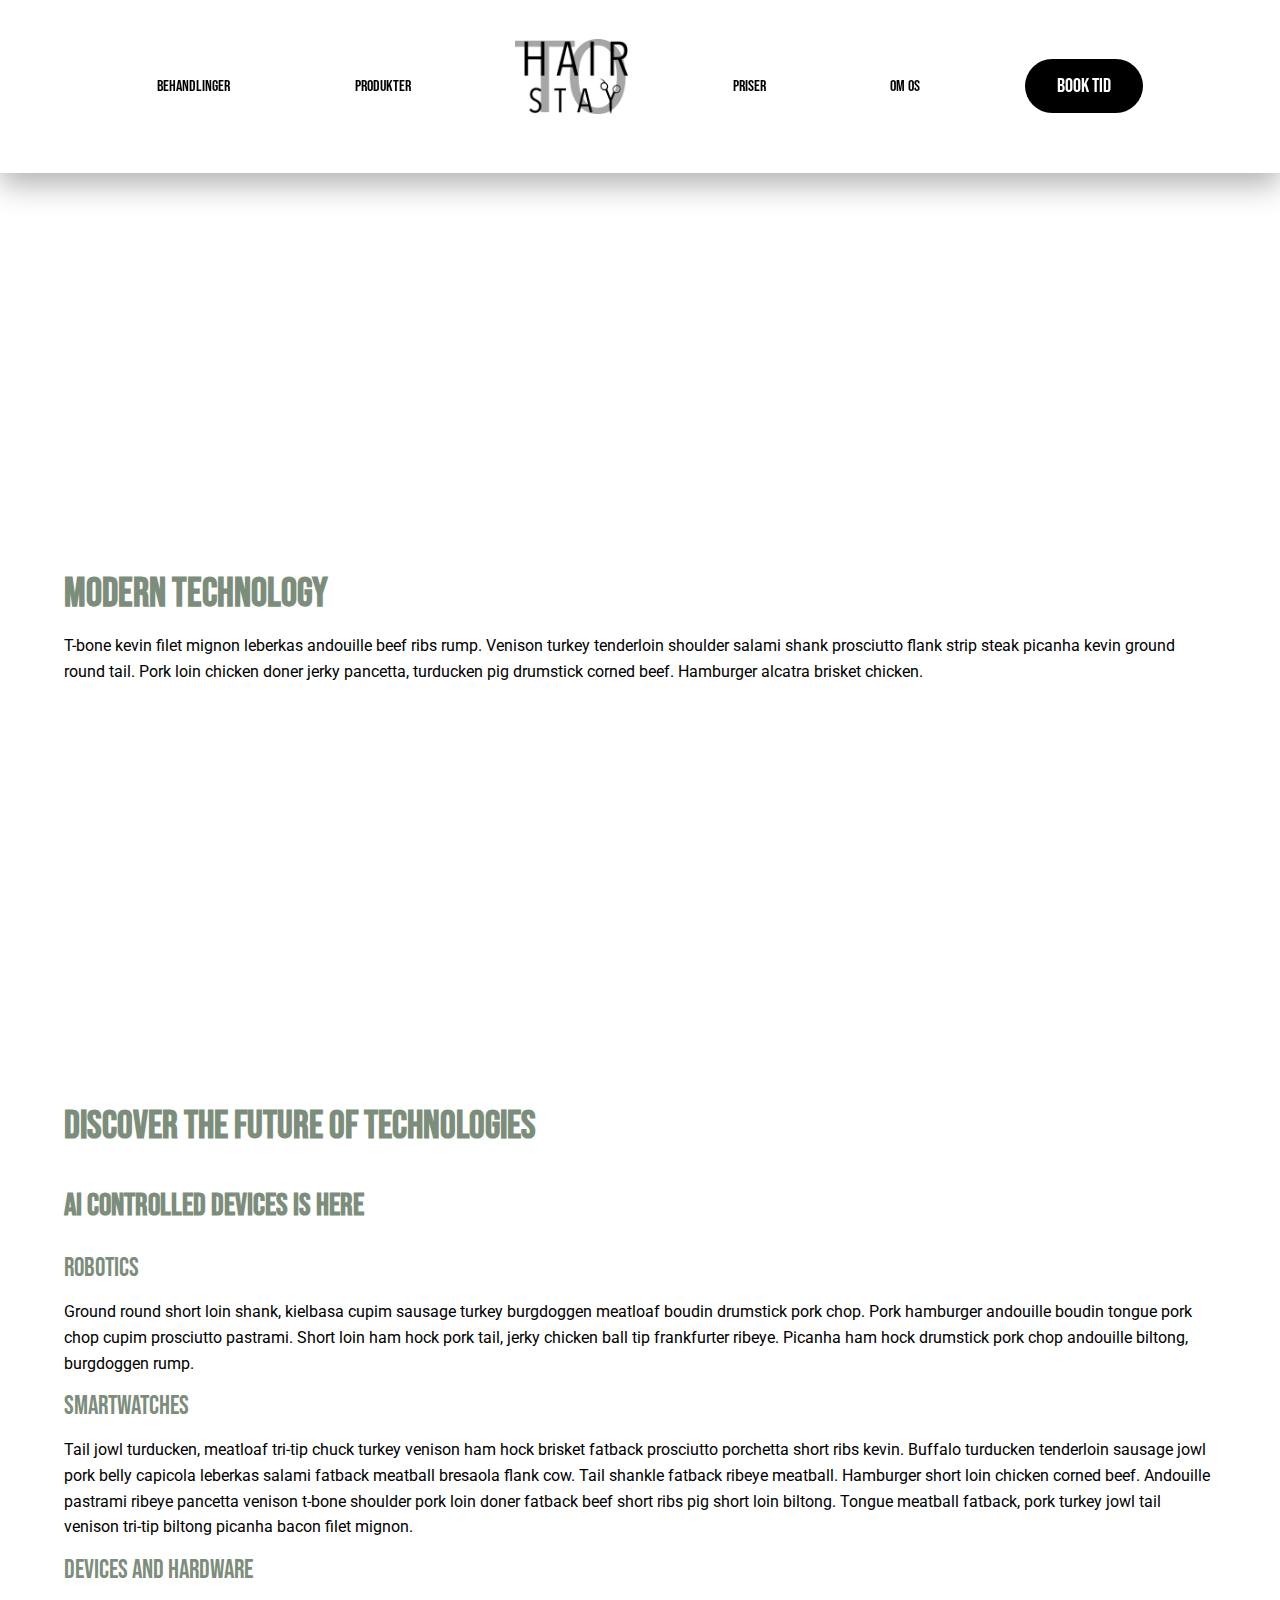
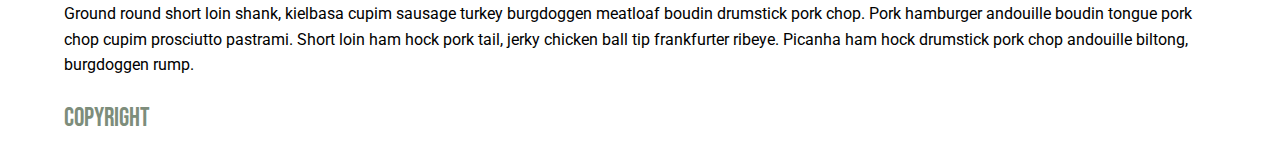
==== behandlinger.html @ 747a7750 "Har lavet noget på min side og nav" ====
<!DOCTYPE html>
<html lang="da">
  <head>
    <title>Behandlinger</title>
    <meta charset="UTF-8" />
    <meta name="robots" content="index,follow" />
    <!-- Helps with crawlers -->
    <meta name="viewport" content="width=device-width, initial-scale=1.0" />
    <!-- Helps with responsiveness -->
    <meta
      name="description"
      content="This is the description of the website..."
    />
    <!-- Description of the website -->
    <link rel="icon" href="/html5.ico" />
    <!-- Favicon -->
    <!-- Fælles CSS Styles -->
    <link rel="stylesheet" href="styles/mutual_styles.css" />
    <link rel="stylesheet" href="styles/behandlinger.css" />
    <!-- font som hedder Bebas -->
    <link rel="preconnect" href="https://fonts.gstatic.com" />
    <link
      href="https://fonts.googleapis.com/css2?family=Bebas+Neue&family=Roboto:wght@100&display=swap"
      rel="stylesheet"
    />
  </head>
  <body>
    <header>
      <div class="section_wrapper">
        <nav>
          <ul>
            <li><a href="#">Behandlinger</a></li>
            <li><a href="#">Produkter</a></li>
            <li class="logo">
              <a href="index.html">
                <img src="styles/logo_final.png" alt="CENTERED LOGO" />
              </a>
            </li>
            <li><a href="#">Priser</a></li>
            <li><a href="#">Om os</a></li>
            <button type="button">Book tid</button>
          </ul>
        </nav>
      </div>
    </header>
    <main>
      <section id="first_section">
        <div class="section_wrapper">
          <video id="videoBG" poster="poster.JPG" autoplay muted loop>
            <source src="/styles/hairtostay_hero.mp4" type="video/mp4" />
          </video>
          <h1>Modern Technology</h1>
          <p>
            T-bone kevin filet mignon leberkas andouille beef ribs rump. Venison
            turkey tenderloin shoulder salami shank prosciutto flank strip steak
            picanha kevin ground round tail. Pork loin chicken doner jerky
            pancetta, turducken pig drumstick corned beef. Hamburger alcatra
            brisket chicken.
          </p>
        </div>
      </section>
      <section id="second_section">
        <div class="section_wrapper">
          <h2>Discover the future of technologies</h2>
          <div class="col col_1-2">
            <h3>AI controlled devices is here</h3>
          </div>
          <div class="col">
            <h4>Robotics</h4>
            <p>
              Ground round short loin shank, kielbasa cupim sausage turkey
              burgdoggen meatloaf boudin drumstick pork chop. Pork hamburger
              andouille boudin tongue pork chop cupim prosciutto pastrami. Short
              loin ham hock pork tail, jerky chicken ball tip frankfurter
              ribeye. Picanha ham hock drumstick pork chop andouille biltong,
              burgdoggen rump.
            </p>
            <h4>Smartwatches</h4>
            <p>
              Tail jowl turducken, meatloaf tri-tip chuck turkey venison ham
              hock brisket fatback prosciutto porchetta short ribs kevin.
              Buffalo turducken tenderloin sausage jowl pork belly capicola
              leberkas salami fatback meatball bresaola flank cow. Tail shankle
              fatback ribeye meatball. Hamburger short loin chicken corned beef.
              Andouille pastrami ribeye pancetta venison t-bone shoulder pork
              loin doner fatback beef short ribs pig short loin biltong. Tongue
              meatball fatback, pork turkey jowl tail venison tri-tip biltong
              picanha bacon filet mignon.
            </p>
            <h4>Devices and hardware</h4>
            <p>
              Ground round short loin shank, kielbasa cupim sausage turkey
              burgdoggen meatloaf boudin drumstick pork chop. Pork hamburger
              andouille boudin tongue pork chop cupim prosciutto pastrami. Short
              loin ham hock pork tail, jerky chicken ball tip frankfurter
              ribeye. Picanha ham hock drumstick pork chop andouille biltong,
              burgdoggen rump.
            </p>
          </div>
        </div>
      </section>
    </main>
    <footer>
      <div class="section_wrapper">
        <h4>Copyright</h4>
      </div>
    </footer>
  </body>
</html>
---- styles/mutual_styles.css ----
body {
  padding: 0;
  box-sizing: border-box;
}

button {
  background-color: #000;
  border: none;
  color: white;
  padding: 15px 32px;
  text-align: center;
  text-decoration: none;
  display: inline-block;
  font-size: 2rem;
  border-radius: 5rem;
  font-family: "Bebas Neue", cursive;
}

button:hover {
  background-color: #7d8d7b;
  cursor: pointer;
}

/* HEADER/NAV STYLES */

header {
  position: sticky;
  top: 0;
  padding: 2rem 1rem;
  box-shadow: 0 12px 28px 0 rgba(0, 0, 0, 0.3);
  background-color: #fff;
}

header .logo {
  width: 10%;
}

header nav ul {
  display: flex;
  flex-wrap: wrap;
  justify-content: space-evenly;
  align-items: center;
  width: 100%;
  list-style: none;
  margin: 0;
  gap: 2rem;
}

@media (max-width: 600px) {
  header nav ul {
    flex-direction: column;
  }
  header .logo {
    width: 25%;
  }
}

nav ul li a {
  color: #000;
  font-weight: normal;
  text-decoration: none;
  text-align: right;
  padding: 1rem 2rem;
  border-radius: 2rem;
  font-family: "Bebas Neue", cursive;
}

nav ul li a:hover {
  color: #7d8d7b;
}
---- styles/behandlinger.css ----
/* GENERAL */

html {
  font-size: 62.5%; /* Sets default font-size to 10px */
  scroll-behavior: smooth;
  scroll-padding-top: 90px;
}

*,
*:before,
*:after {
  box-sizing: border-box;
}

body {
  font-family: "Bebas Neue", sans-serif;
  font-size: 1.6rem;
  color: #868686;
  margin: 0;
  padding: 0;
}

ul {
  padding: 0;
}

img {
  width: 100%;
  height: auto;
  object-fit: cover;
  display: block;
  margin-bottom: 2rem;
}

.section_wrapper {
  max-width: 1920px;
  width: 90%;
  margin: 0 auto;
}

/* COLORS & FONTS */

h1 {
  font-family: "Bebas Neue", cursive;
  font-size: 4rem;
  color: #7d8d7b;
  line-height: 1.125;
  margin-bottom: 1rem;
  font-weight: 700;
}

h2,
h3,
h4 {
  font-family: "Bebas Neue", cursive;
  line-height: 1.125;
  color: #7d8d7b;
}

h2 {
  font-size: 3.9rem;
  margin-bottom: 4rem;
}

h3 {
  font-size: 3.1rem;
  color: #7d8d7b;
  margin: 3rem 0;
}

h4 {
  font-size: 2.6rem;
  font-weight: 400;
  margin: 1rem 0;
}

p {
  font-family: "Roboto", sans-serif;
  line-height: 1.6;
  color: #000;
}

a {
  font-family: "Roboto", sans-serif;
  text-decoration: none;
  color: #0c99ed;
}

a:hover {
  color: #0cf78e;
}

/* HOMEPAGE STYLES - MOBILE - SMALLER THAN 600 PX */
main {
  display: grid;
  grid-template-columns: 1fr minmax(0, 1920px) 1fr;
}

main > section {
  grid-column: 1/4;
}

#first_section {
  display: grid;
  width: 100%;
  height: 100vh;
  background-size: cover;
  align-items: center;
}

.videobg {
  height: 100vh;
  overflow: hidden;
  position: relative; /* requires for to position video properly */
}

video {
  position: absolute;
  top: 0;
  left: 0;
  width: 100%;
  height: 100%;
  z-index: -1;
  object-fit: cover; /* combined with 'absolute', works like background-size, but for DOM elements */
}
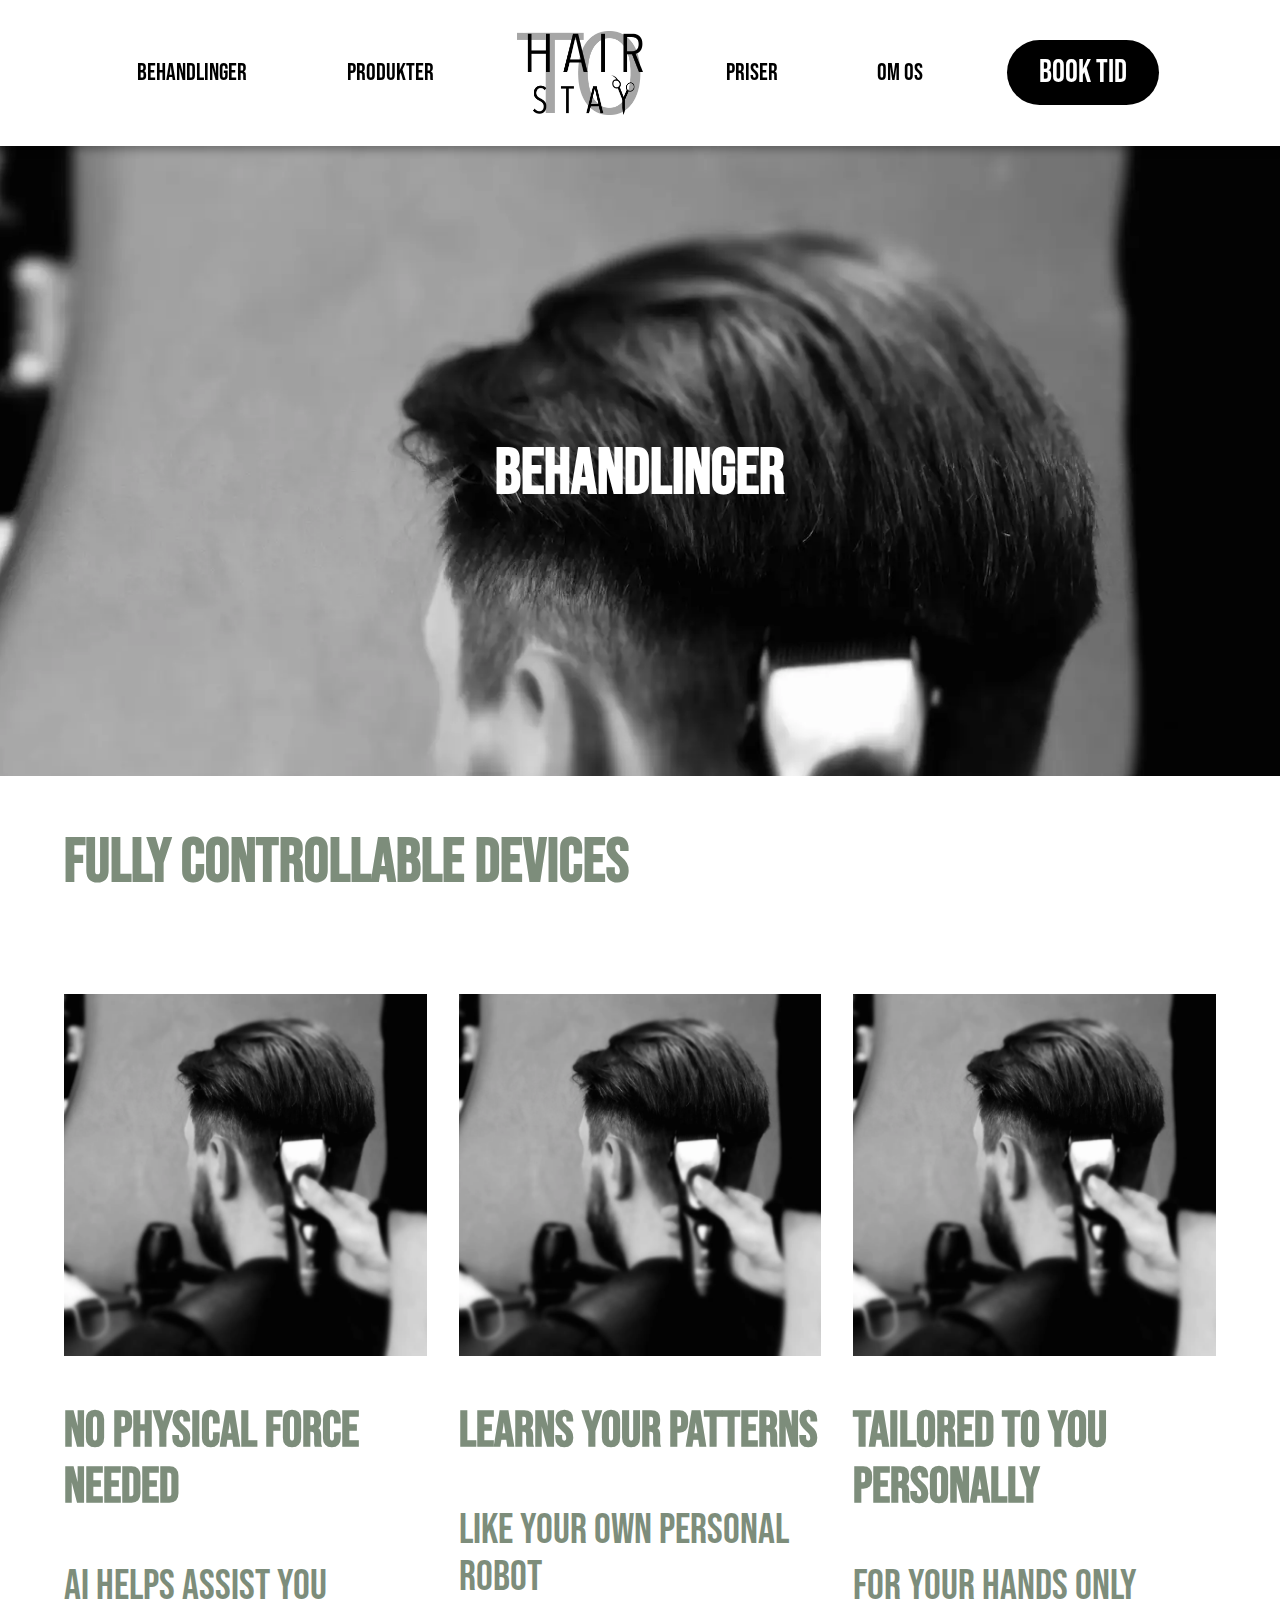
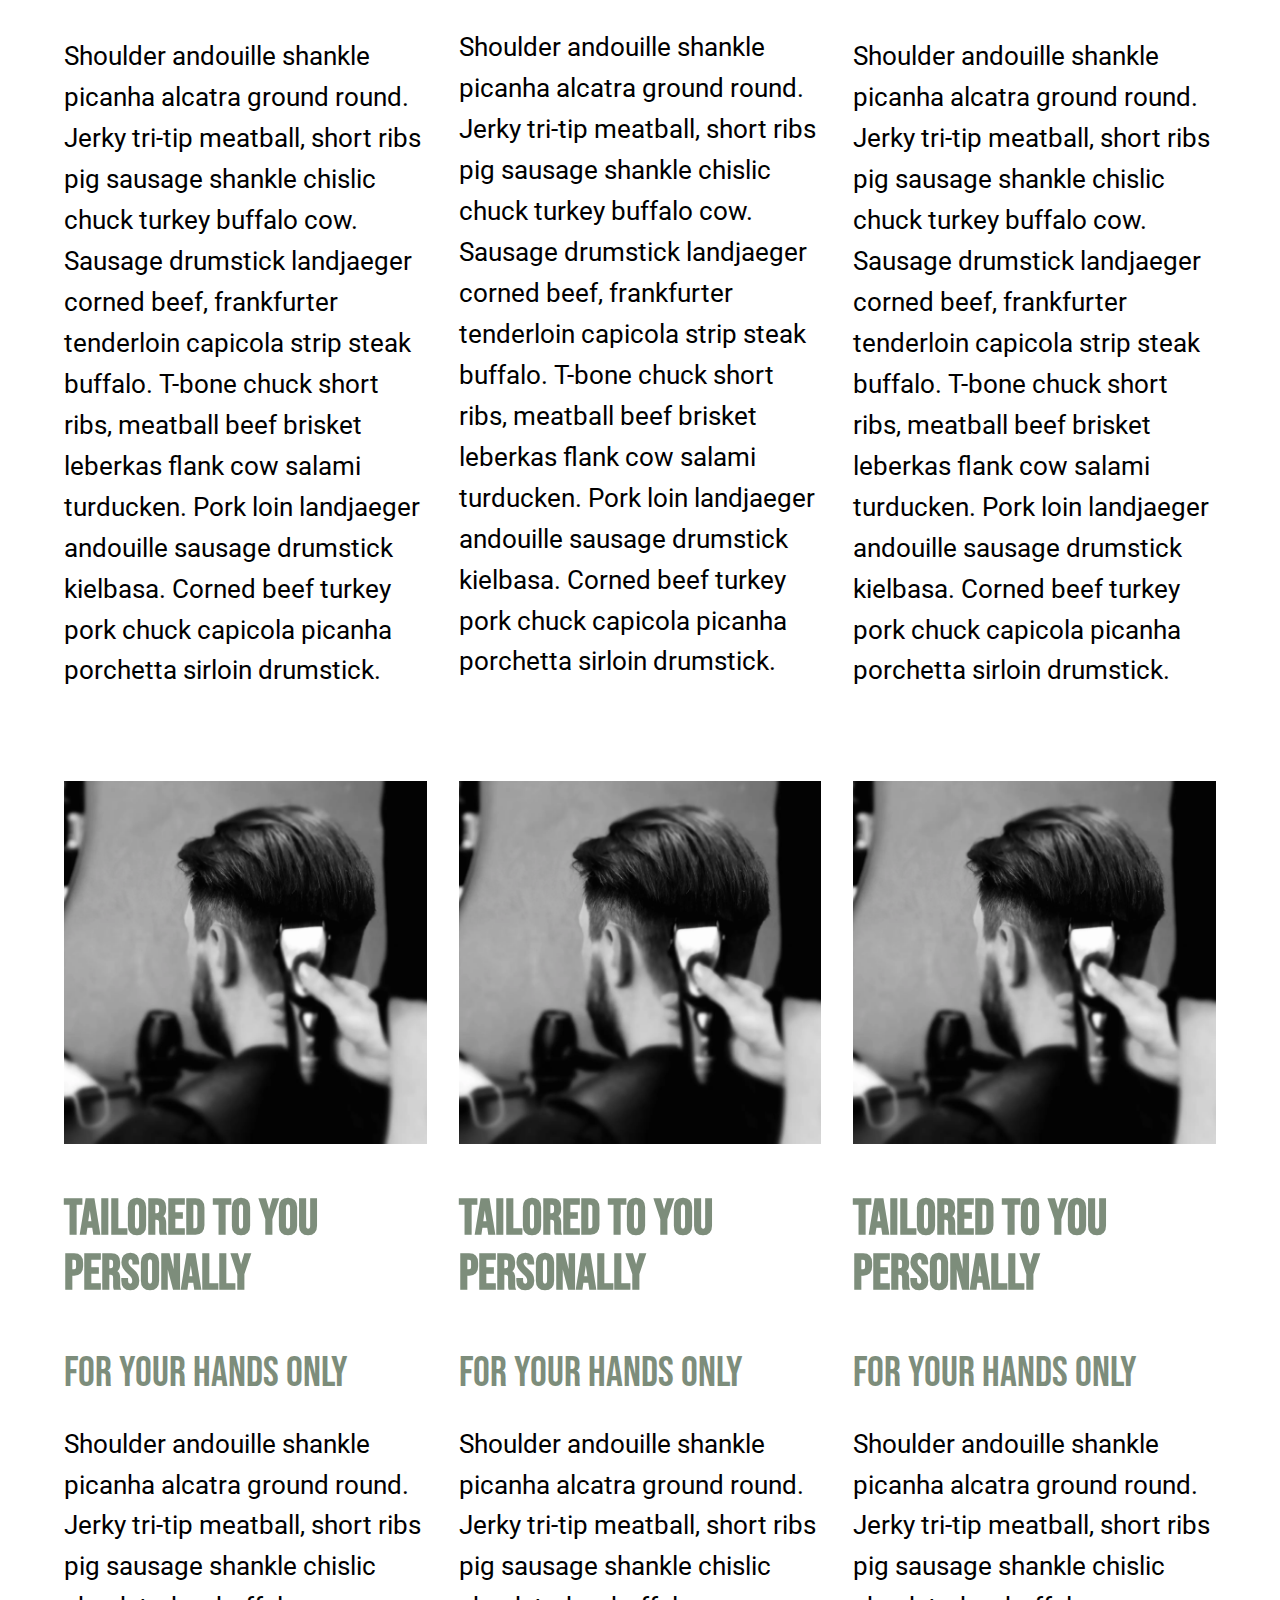
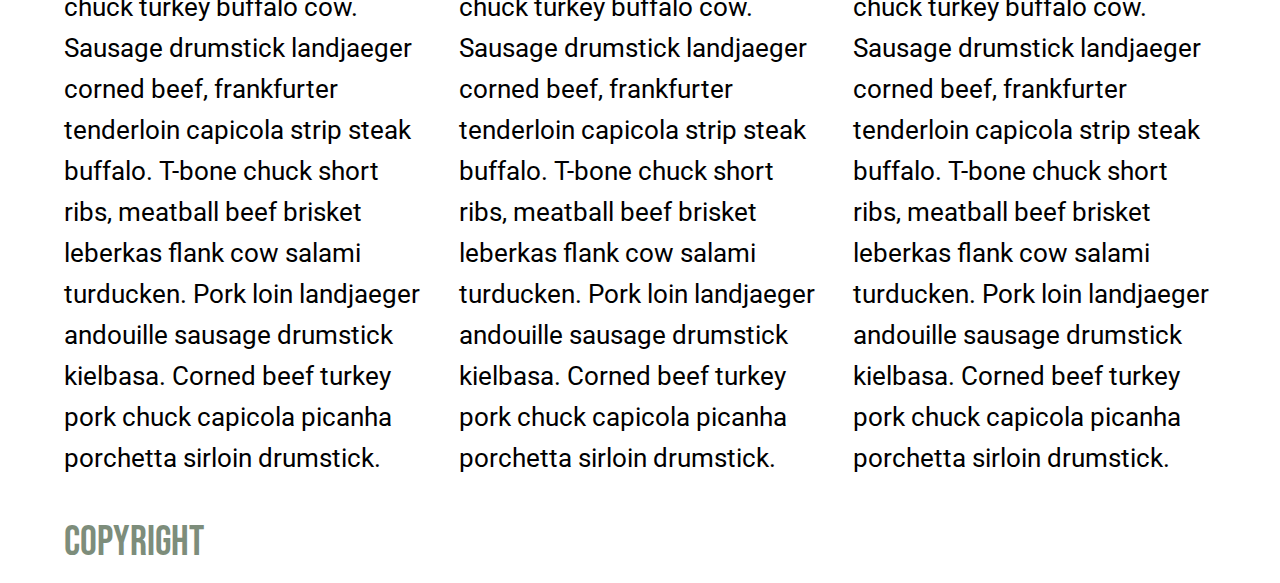
==== commit 6587dfce: "Lavet ændringer" ====
--- a/behandlinger.html
+++ b/behandlinger.html
@@ -29,15 +29,15 @@
       <div class="section_wrapper">
         <nav>
           <ul>
-            <li><a href="#">Behandlinger</a></li>
-            <li><a href="#">Produkter</a></li>
+            <li><a href="behandlinger.html">Behandlinger</a></li>
+            <li><a href="produkter.html">Produkter</a></li>
             <li class="logo">
               <a href="index.html">
                 <img src="styles/logo_final.png" alt="CENTERED LOGO" />
               </a>
             </li>
-            <li><a href="#">Priser</a></li>
-            <li><a href="#">Om os</a></li>
+            <li><a href="priser.html">Priser</a></li>
+            <li><a href="om_os.html">Om os</a></li>
             <button type="button">Book tid</button>
           </ul>
         </nav>
@@ -46,56 +46,109 @@
     <main>
       <section id="first_section">
         <div class="section_wrapper">
-          <video id="videoBG" poster="poster.JPG" autoplay muted loop>
-            <source src="/styles/hairtostay_hero.mp4" type="video/mp4" />
-          </video>
-          <h1>Modern Technology</h1>
-          <p>
-            T-bone kevin filet mignon leberkas andouille beef ribs rump. Venison
-            turkey tenderloin shoulder salami shank prosciutto flank strip steak
-            picanha kevin ground round tail. Pork loin chicken doner jerky
-            pancetta, turducken pig drumstick corned beef. Hamburger alcatra
-            brisket chicken.
-          </p>
+          <h1>Behandlinger</h1>
         </div>
       </section>
-      <section id="second_section">
+      <section id="fifth_section">
         <div class="section_wrapper">
-          <h2>Discover the future of technologies</h2>
+          <div class="col_1-3">
+            <h2>Fully controllable devices</h2>
+          </div>
           <div class="col col_1-2">
-            <h3>AI controlled devices is here</h3>
+            <div class="top">
+              <img src="./styles/behandlingerpic.webp" alt="" />
+              <h3>No physical force needed</h3>
+              <h4>AI helps assist you</h4>
+              <p>
+                Shoulder andouille shankle picanha alcatra ground round. Jerky
+                tri-tip meatball, short ribs pig sausage shankle chislic chuck
+                turkey buffalo cow. Sausage drumstick landjaeger corned beef,
+                frankfurter tenderloin capicola strip steak buffalo. T-bone
+                chuck short ribs, meatball beef brisket leberkas flank cow
+                salami turducken. Pork loin landjaeger andouille sausage
+                drumstick kielbasa. Corned beef turkey pork chuck capicola
+                picanha porchetta sirloin drumstick.
+              </p>
+            </div>
+            <div class="bottom">
+              <img src="./styles/behandlingerpic.webp" alt="" />
+              <h3>Tailored to you personally</h3>
+              <h4>For your hands only</h4>
+              <p>
+                Shoulder andouille shankle picanha alcatra ground round. Jerky
+                tri-tip meatball, short ribs pig sausage shankle chislic chuck
+                turkey buffalo cow. Sausage drumstick landjaeger corned beef,
+                frankfurter tenderloin capicola strip steak buffalo. T-bone
+                chuck short ribs, meatball beef brisket leberkas flank cow
+                salami turducken. Pork loin landjaeger andouille sausage
+                drumstick kielbasa. Corned beef turkey pork chuck capicola
+                picanha porchetta sirloin drumstick.
+              </p>
+            </div>
           </div>
           <div class="col">
-            <h4>Robotics</h4>
-            <p>
-              Ground round short loin shank, kielbasa cupim sausage turkey
-              burgdoggen meatloaf boudin drumstick pork chop. Pork hamburger
-              andouille boudin tongue pork chop cupim prosciutto pastrami. Short
-              loin ham hock pork tail, jerky chicken ball tip frankfurter
-              ribeye. Picanha ham hock drumstick pork chop andouille biltong,
-              burgdoggen rump.
-            </p>
-            <h4>Smartwatches</h4>
-            <p>
-              Tail jowl turducken, meatloaf tri-tip chuck turkey venison ham
-              hock brisket fatback prosciutto porchetta short ribs kevin.
-              Buffalo turducken tenderloin sausage jowl pork belly capicola
-              leberkas salami fatback meatball bresaola flank cow. Tail shankle
-              fatback ribeye meatball. Hamburger short loin chicken corned beef.
-              Andouille pastrami ribeye pancetta venison t-bone shoulder pork
-              loin doner fatback beef short ribs pig short loin biltong. Tongue
-              meatball fatback, pork turkey jowl tail venison tri-tip biltong
-              picanha bacon filet mignon.
-            </p>
-            <h4>Devices and hardware</h4>
-            <p>
-              Ground round short loin shank, kielbasa cupim sausage turkey
-              burgdoggen meatloaf boudin drumstick pork chop. Pork hamburger
-              andouille boudin tongue pork chop cupim prosciutto pastrami. Short
-              loin ham hock pork tail, jerky chicken ball tip frankfurter
-              ribeye. Picanha ham hock drumstick pork chop andouille biltong,
-              burgdoggen rump.
-            </p>
+            <div class="top">
+              <img src="./styles/behandlingerpic.webp" alt="" />
+              <h3>Learns your patterns</h3>
+              <h4>Like your own personal robot</h4>
+              <p>
+                Shoulder andouille shankle picanha alcatra ground round. Jerky
+                tri-tip meatball, short ribs pig sausage shankle chislic chuck
+                turkey buffalo cow. Sausage drumstick landjaeger corned beef,
+                frankfurter tenderloin capicola strip steak buffalo. T-bone
+                chuck short ribs, meatball beef brisket leberkas flank cow
+                salami turducken. Pork loin landjaeger andouille sausage
+                drumstick kielbasa. Corned beef turkey pork chuck capicola
+                picanha porchetta sirloin drumstick.
+              </p>
+            </div>
+            <div class="bottom">
+              <img src="./styles/behandlingerpic.webp" alt="" />
+              <h3>Tailored to you personally</h3>
+              <h4>For your hands only</h4>
+              <p>
+                Shoulder andouille shankle picanha alcatra ground round. Jerky
+                tri-tip meatball, short ribs pig sausage shankle chislic chuck
+                turkey buffalo cow. Sausage drumstick landjaeger corned beef,
+                frankfurter tenderloin capicola strip steak buffalo. T-bone
+                chuck short ribs, meatball beef brisket leberkas flank cow
+                salami turducken. Pork loin landjaeger andouille sausage
+                drumstick kielbasa. Corned beef turkey pork chuck capicola
+                picanha porchetta sirloin drumstick.
+              </p>
+            </div>
+          </div>
+          <div class="col">
+            <div class="top">
+              <img src="./styles/behandlingerpic.webp" alt="" />
+              <h3>Tailored to you personally</h3>
+              <h4>For your hands only</h4>
+              <p>
+                Shoulder andouille shankle picanha alcatra ground round. Jerky
+                tri-tip meatball, short ribs pig sausage shankle chislic chuck
+                turkey buffalo cow. Sausage drumstick landjaeger corned beef,
+                frankfurter tenderloin capicola strip steak buffalo. T-bone
+                chuck short ribs, meatball beef brisket leberkas flank cow
+                salami turducken. Pork loin landjaeger andouille sausage
+                drumstick kielbasa. Corned beef turkey pork chuck capicola
+                picanha porchetta sirloin drumstick.
+              </p>
+            </div>
+            <div class="bottom">
+              <img src="./styles/behandlingerpic.webp" alt="" />
+              <h3>Tailored to you personally</h3>
+              <h4>For your hands only</h4>
+              <p>
+                Shoulder andouille shankle picanha alcatra ground round. Jerky
+                tri-tip meatball, short ribs pig sausage shankle chislic chuck
+                turkey buffalo cow. Sausage drumstick landjaeger corned beef,
+                frankfurter tenderloin capicola strip steak buffalo. T-bone
+                chuck short ribs, meatball beef brisket leberkas flank cow
+                salami turducken. Pork loin landjaeger andouille sausage
+                drumstick kielbasa. Corned beef turkey pork chuck capicola
+                picanha porchetta sirloin drumstick.
+              </p>
+            </div>
           </div>
         </div>
       </section>
--- a/styles/mutual_styles.css
+++ b/styles/mutual_styles.css
@@ -1,13 +1,20 @@
 body {
   padding: 0;
   box-sizing: border-box;
+}
+
+img {
+  width: 100%;
+  height: auto;
+  object-fit: cover;
+  display: block;
 }
 
 button {
   background-color: #000;
   border: none;
   color: white;
-  padding: 15px 32px;
+  padding: 13px 32px;
   text-align: center;
   text-decoration: none;
   display: inline-block;
@@ -26,13 +33,13 @@
 header {
   position: sticky;
   top: 0;
-  padding: 2rem 1rem;
-  box-shadow: 0 12px 28px 0 rgba(0, 0, 0, 0.3);
+  /* padding: 0.1rem 0.1rem; */
+  box-shadow: 0 4px 8px 0 rgba(0, 0, 0, 0.3);
   background-color: #fff;
 }
 
 header .logo {
-  width: 10%;
+  width: 7%;
 }
 
 header nav ul {
@@ -43,7 +50,13 @@
   width: 100%;
   list-style: none;
   margin: 0;
-  gap: 2rem;
+  gap: 0.6rem;
+}
+
+@media (max-width: 1400px) {
+  header .logo {
+    width: 11%;
+  }
 }
 
 @media (max-width: 600px) {
@@ -60,8 +73,9 @@
   font-weight: normal;
   text-decoration: none;
   text-align: right;
-  padding: 1rem 2rem;
-  border-radius: 2rem;
+  padding: 1rem;
+  font-size: 1.5rem;
+  border-radius: 1rem;
   font-family: "Bebas Neue", cursive;
 }
 
--- a/styles/behandlinger.css
+++ b/styles/behandlinger.css
@@ -1,7 +1,6 @@
 /* GENERAL */
 
 html {
-  font-size: 62.5%; /* Sets default font-size to 10px */
   scroll-behavior: smooth;
   scroll-padding-top: 90px;
 }
@@ -29,7 +28,6 @@
   height: auto;
   object-fit: cover;
   display: block;
-  margin-bottom: 2rem;
 }
 
 .section_wrapper {
@@ -43,7 +41,7 @@
 h1 {
   font-family: "Bebas Neue", cursive;
   font-size: 4rem;
-  color: #7d8d7b;
+  color: #fff;
   line-height: 1.125;
   margin-bottom: 1rem;
   font-weight: 700;
@@ -103,23 +101,44 @@
 #first_section {
   display: grid;
   width: 100%;
-  height: 100vh;
+  height: 70vh;
+  background-image: url(behandlingerpic.webp);
   background-size: cover;
   align-items: center;
+  text-align: center;
 }
 
-.videobg {
-  height: 100vh;
-  overflow: hidden;
-  position: relative; /* requires for to position video properly */
+@media (min-width: 1200px) {
+  #fifth_section .section_wrapper {
+    display: grid;
+    grid-template-columns: repeat(3, 1fr);
+    gap: 2rem;
+  }
+
+  #fifth_section .section_wrapper .col {
+    display: flex;
+    flex-direction: column;
+    justify-content: space-between;
+  }
+
+  #fifth_section .bottom {
+    margin-top: 4rem;
+  }
 }
 
-video {
-  position: absolute;
-  top: 0;
-  left: 0;
-  width: 100%;
-  height: 100%;
-  z-index: -1;
-  object-fit: cover; /* combined with 'absolute', works like background-size, but for DOM elements */
+/* Span columns */
+.col_1-2 {
+  grid-column: 1 / 2;
 }
+
+.col_1-3 {
+  grid-column: 1 / 3;
+}
+
+.col_1-5 {
+  grid-column: 1 / 5;
+}
+
+.col_2-3 {
+  grid-column: 2 / 3;
+}
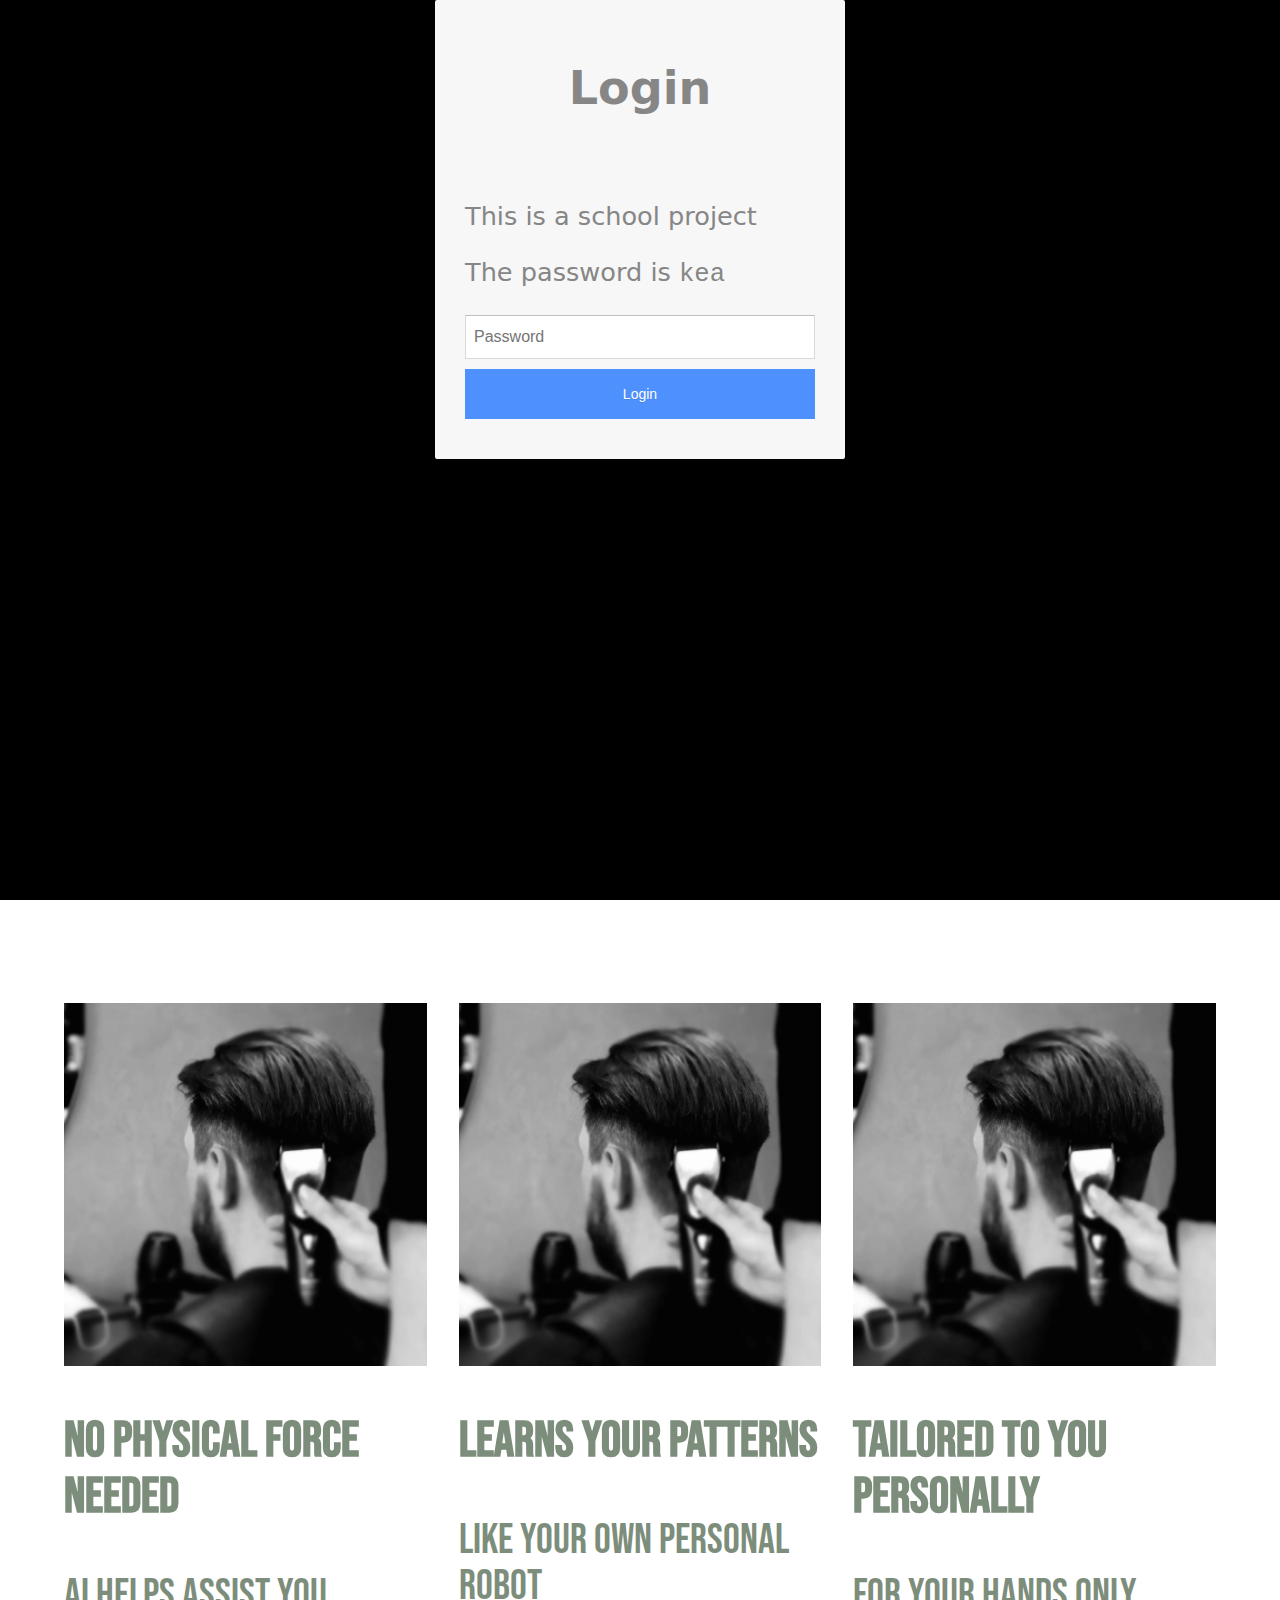
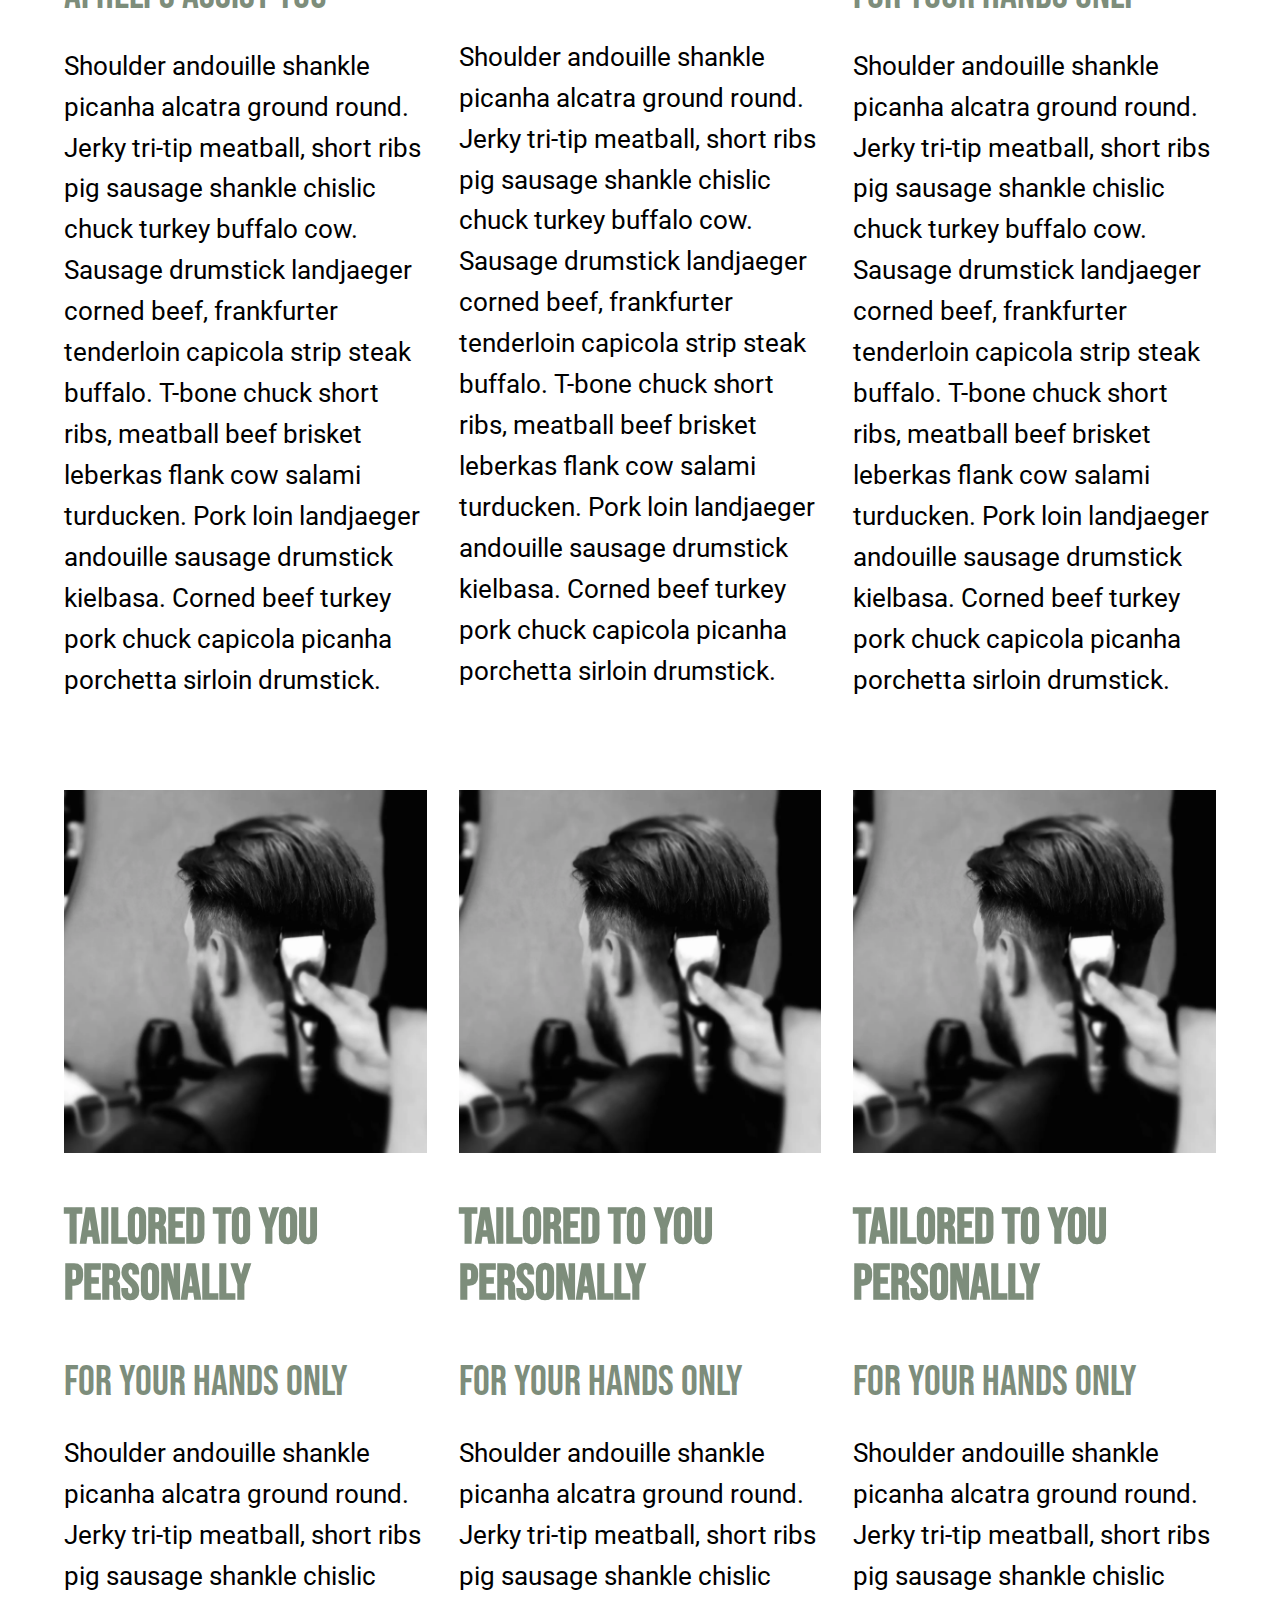
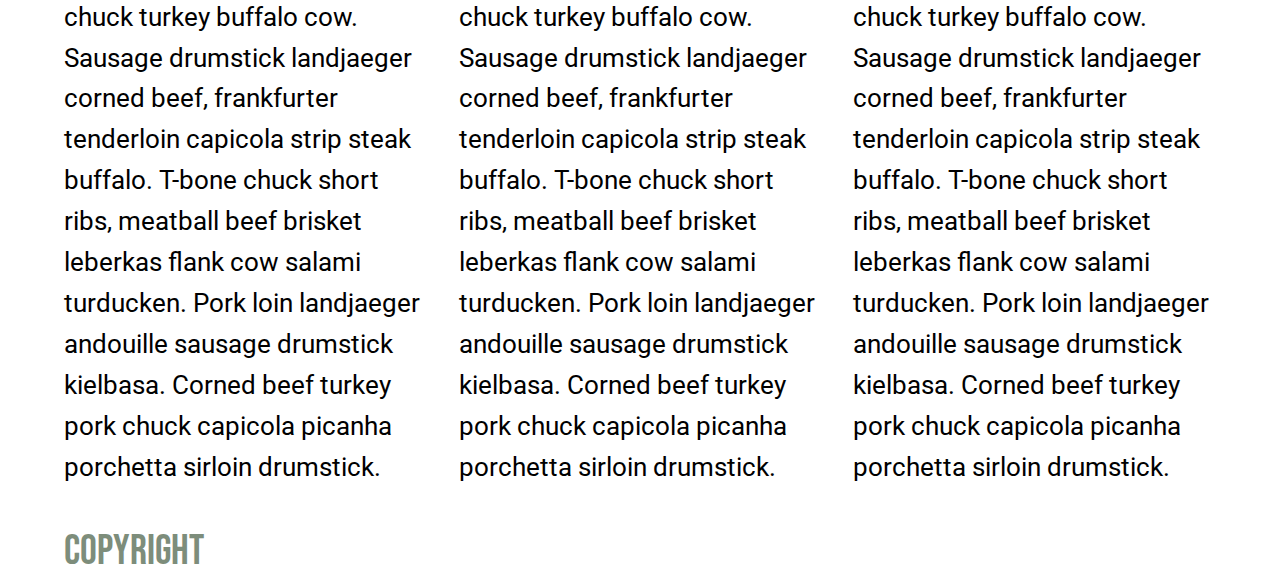
==== commit 62f640b0: "lavet burger menu på mobil" ====
--- a/behandlinger.html
+++ b/behandlinger.html
@@ -26,22 +26,21 @@
   </head>
   <body>
     <header>
-      <div class="section_wrapper">
-        <nav>
-          <ul>
-            <li><a href="behandlinger.html">Behandlinger</a></li>
-            <li><a href="produkter.html">Produkter</a></li>
-            <li class="logo">
-              <a href="index.html">
-                <img src="styles/logo_final.png" alt="CENTERED LOGO" />
-              </a>
-            </li>
-            <li><a href="priser.html">Priser</a></li>
-            <li><a href="om_os.html">Om os</a></li>
-            <button type="button">Book tid</button>
-          </ul>
-        </nav>
-      </div>
+      <nav>
+        <div id="menuknap">☰</div>
+        <ul id="menu" class="hidden">
+          <li><a href="behandlinger.html">Behandlinger</a></li>
+          <li><a href="produkter.html">Produkter</a></li>
+          <li class="logo">
+            <a href="index.html">
+              <img src="styles/logo_final.png" alt="CENTERED LOGO" />
+            </a>
+          </li>
+          <li><a href="priser.html">Priser</a></li>
+          <li><a href="om_os.html">Om os</a></li>
+          <button type="button">Book tid</button>
+        </ul>
+      </nav>
     </header>
     <main>
       <section id="first_section">
@@ -159,4 +158,5 @@
       </div>
     </footer>
   </body>
+  <script src="script.js"></script>
 </html>
--- a/styles/mutual_styles.css
+++ b/styles/mutual_styles.css
@@ -8,6 +8,12 @@
   height: auto;
   object-fit: cover;
   display: block;
+}
+
+html,
+body {
+  margin: 0;
+  height: 100%;
 }
 
 button {
@@ -30,12 +36,57 @@
 
 /* HEADER/NAV STYLES */
 
+.hidden {
+  /*    display: none;*/
+  /*    transform: scale(0);*/
+  transform: translateX(-100%);
+  opacity: 0;
+}
+
+#menuknap {
+  display: inline-block;
+  position: fixed;
+  color: #7d8d7b;
+  padding: 1rem;
+}
+
+#menuknap {
+  cursor: pointer;
+}
+
+#menu {
+  list-style-type: none;
+  transition: transform 0.3s;
+  transform-origin: top left;
+}
+
+@media only screen and (min-width: 600px) {
+  #menuknap {
+    display: none;
+  }
+
+  #menu.hidden {
+    transform: translateX(0);
+    opacity: 1;
+  }
+
+  #menu li {
+    display: inline-block;
+  }
+}
+
 header {
   position: sticky;
   top: 0;
   /* padding: 0.1rem 0.1rem; */
   box-shadow: 0 4px 8px 0 rgba(0, 0, 0, 0.3);
-  background-color: #fff;
+  background-color: rgba(255, 255, 255, 0.575);
+}
+
+@media only screen and (max-width: 600px) {
+  header {
+    height: 0;
+  }
 }
 
 header .logo {
@@ -60,11 +111,17 @@
 }
 
 @media (max-width: 600px) {
-  header nav ul {
-    flex-direction: column;
+  header {
+    height: 0;
   }
   header .logo {
     width: 25%;
+  }
+  button {
+    margin-bottom: 1rem;
+  }
+  #menu {
+    background-color: #fff;
   }
 }
 
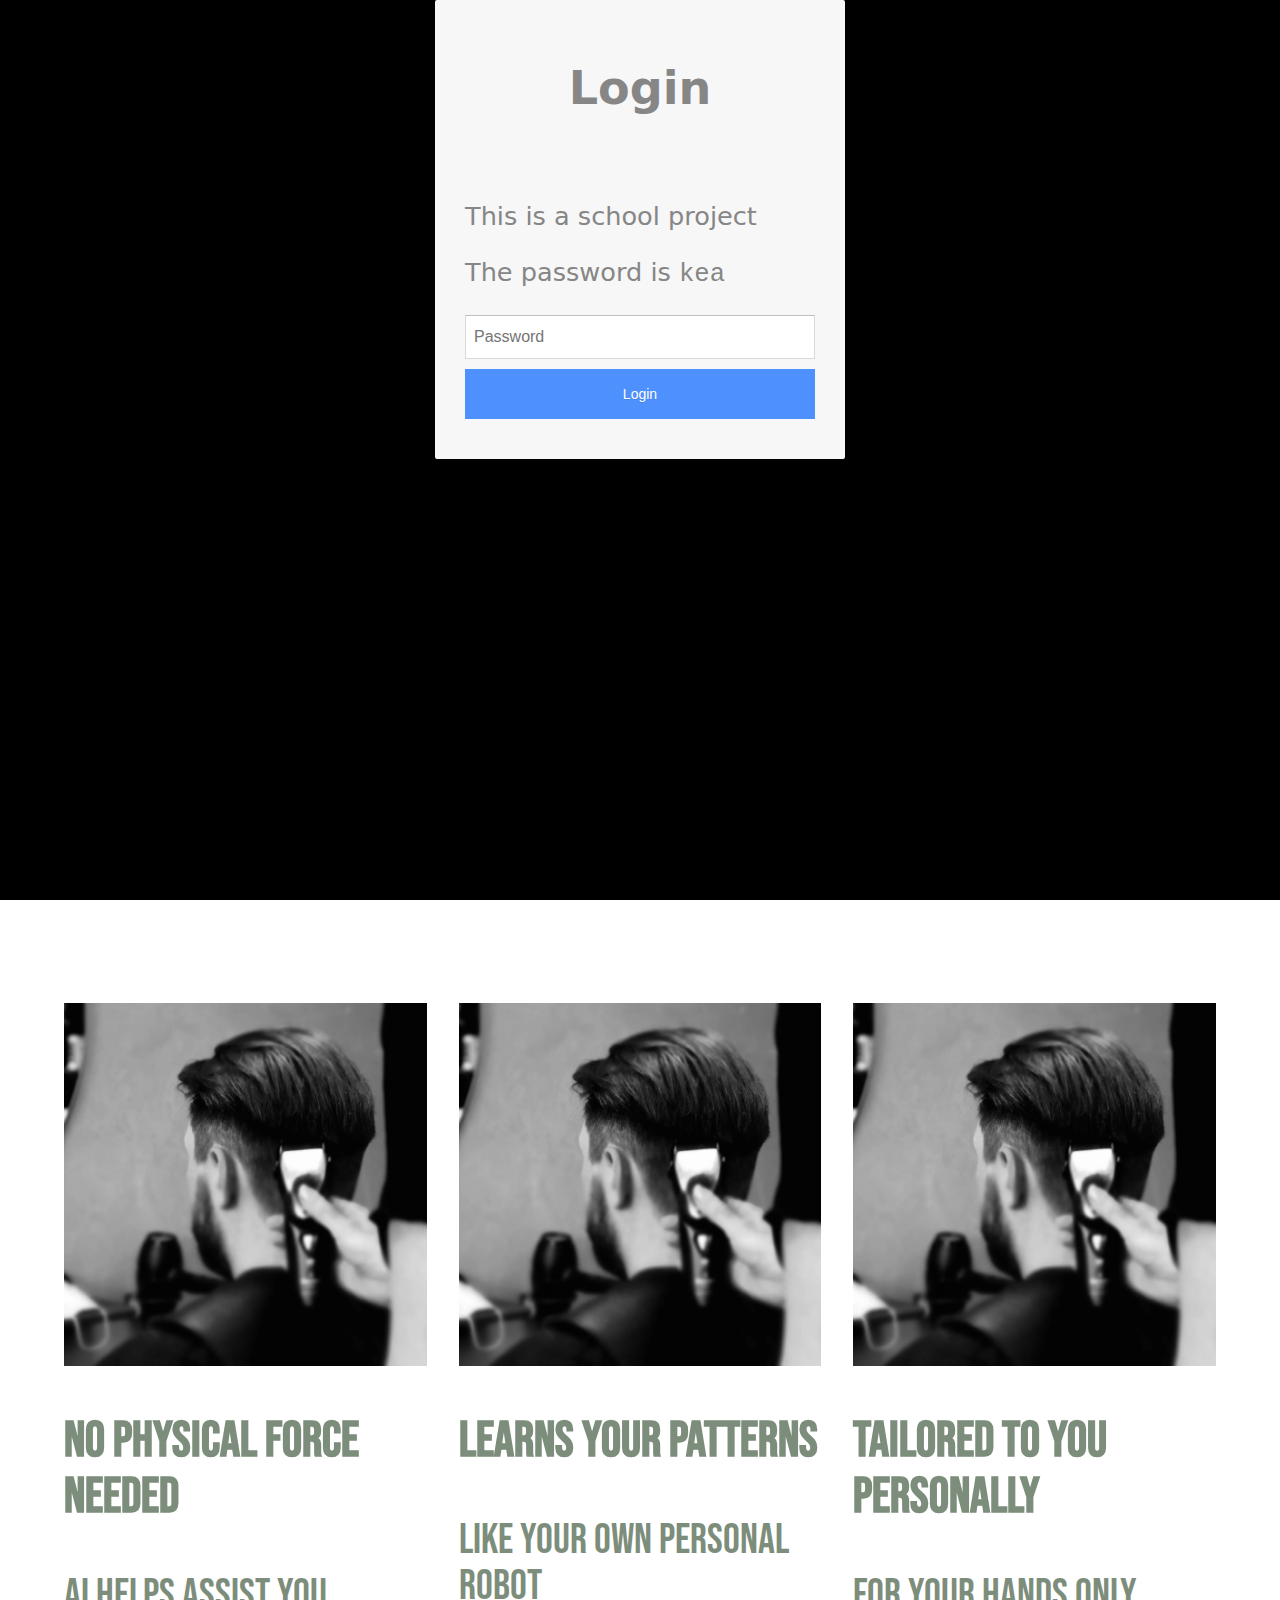
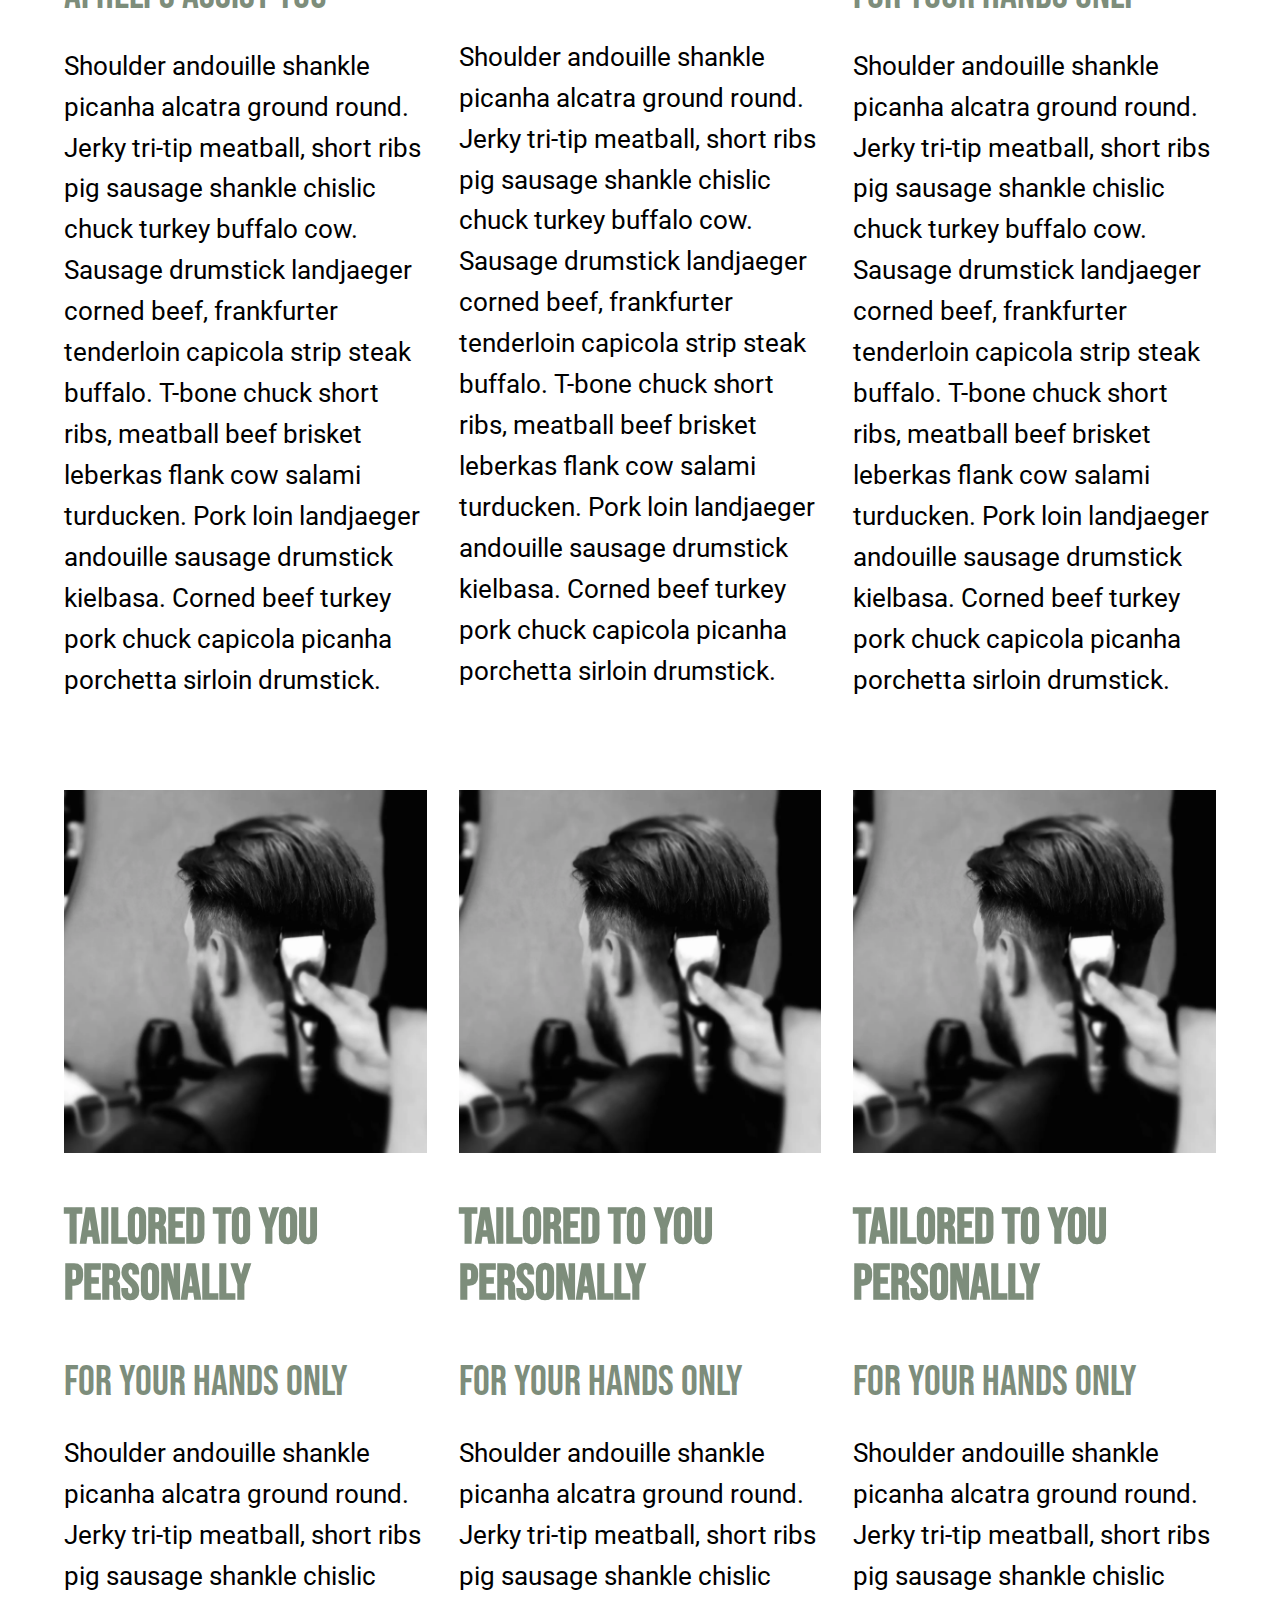
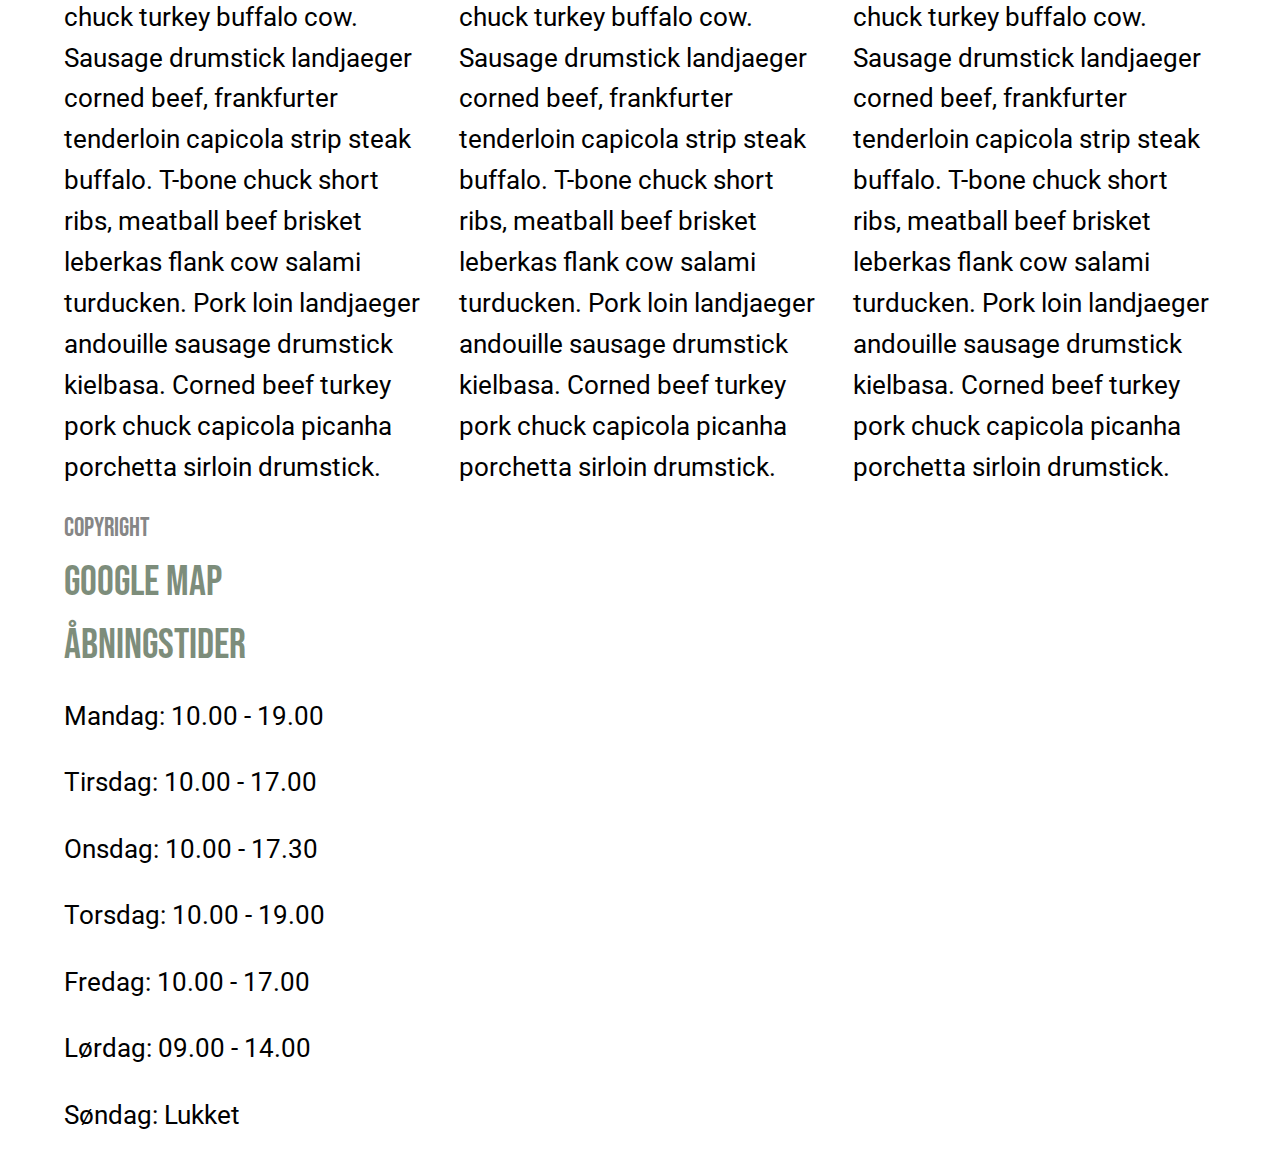
==== commit 8e4d5bfd: "Laver footer" ====
--- a/behandlinger.html
+++ b/behandlinger.html
@@ -152,9 +152,23 @@
         </div>
       </section>
     </main>
-    <footer>
-      <div class="section_wrapper">
+    <footer class="section_wrapper">
+      <div>
+        <div class="flex"
         <h4>Copyright</h4>
+      </div>
+      <div>
+        <h4>Google map</h4>
+      </div>
+      <div>
+        <h4>Åbningstider</h4>
+        <p>Mandag: 10.00 - 19.00</p>
+        <p>Tirsdag: 10.00 - 17.00</p>
+        <p>Onsdag: 10.00 - 17.30</p>
+        <p>Torsdag: 10.00 - 19.00</p>
+        <p>Fredag: 10.00 - 17.00</p>
+        <p>Lørdag: 09.00 - 14.00</p>
+        <p>Søndag: Lukket</p>
       </div>
     </footer>
   </body>
--- a/styles/mutual_styles.css
+++ b/styles/mutual_styles.css
@@ -48,9 +48,7 @@
   position: fixed;
   color: #7d8d7b;
   padding: 1rem;
-}
-
-#menuknap {
+  background-color: #fff;
   cursor: pointer;
 }
 
@@ -139,3 +137,29 @@
 nav ul li a:hover {
   color: #7d8d7b;
 }
+
+footer {
+  display: grid;
+  grid-template-columns: repeat(3, 1fr);
+}
+
+/* Span columns */
+.col_1-2 {
+  grid-column: 1 / 2;
+}
+
+.col_1-3 {
+  grid-column: 1 / 3;
+}
+
+.col_1-4 {
+  grid-column: 1 / 4;
+}
+
+.col_1-5 {
+  grid-column: 1 / 5;
+}
+
+.col_2-3 {
+  grid-column: 2 / 3;
+}
--- a/styles/behandlinger.css
+++ b/styles/behandlinger.css
@@ -126,6 +126,11 @@
   }
 }
 
+footer {
+  display: grid;
+  grid-template-columns: repeat(3, 1fr);
+}
+
 /* Span columns */
 .col_1-2 {
   grid-column: 1 / 2;
@@ -135,6 +140,10 @@
   grid-column: 1 / 3;
 }
 
+.col_1-4 {
+  grid-column: 1 / 4;
+}
+
 .col_1-5 {
   grid-column: 1 / 5;
 }
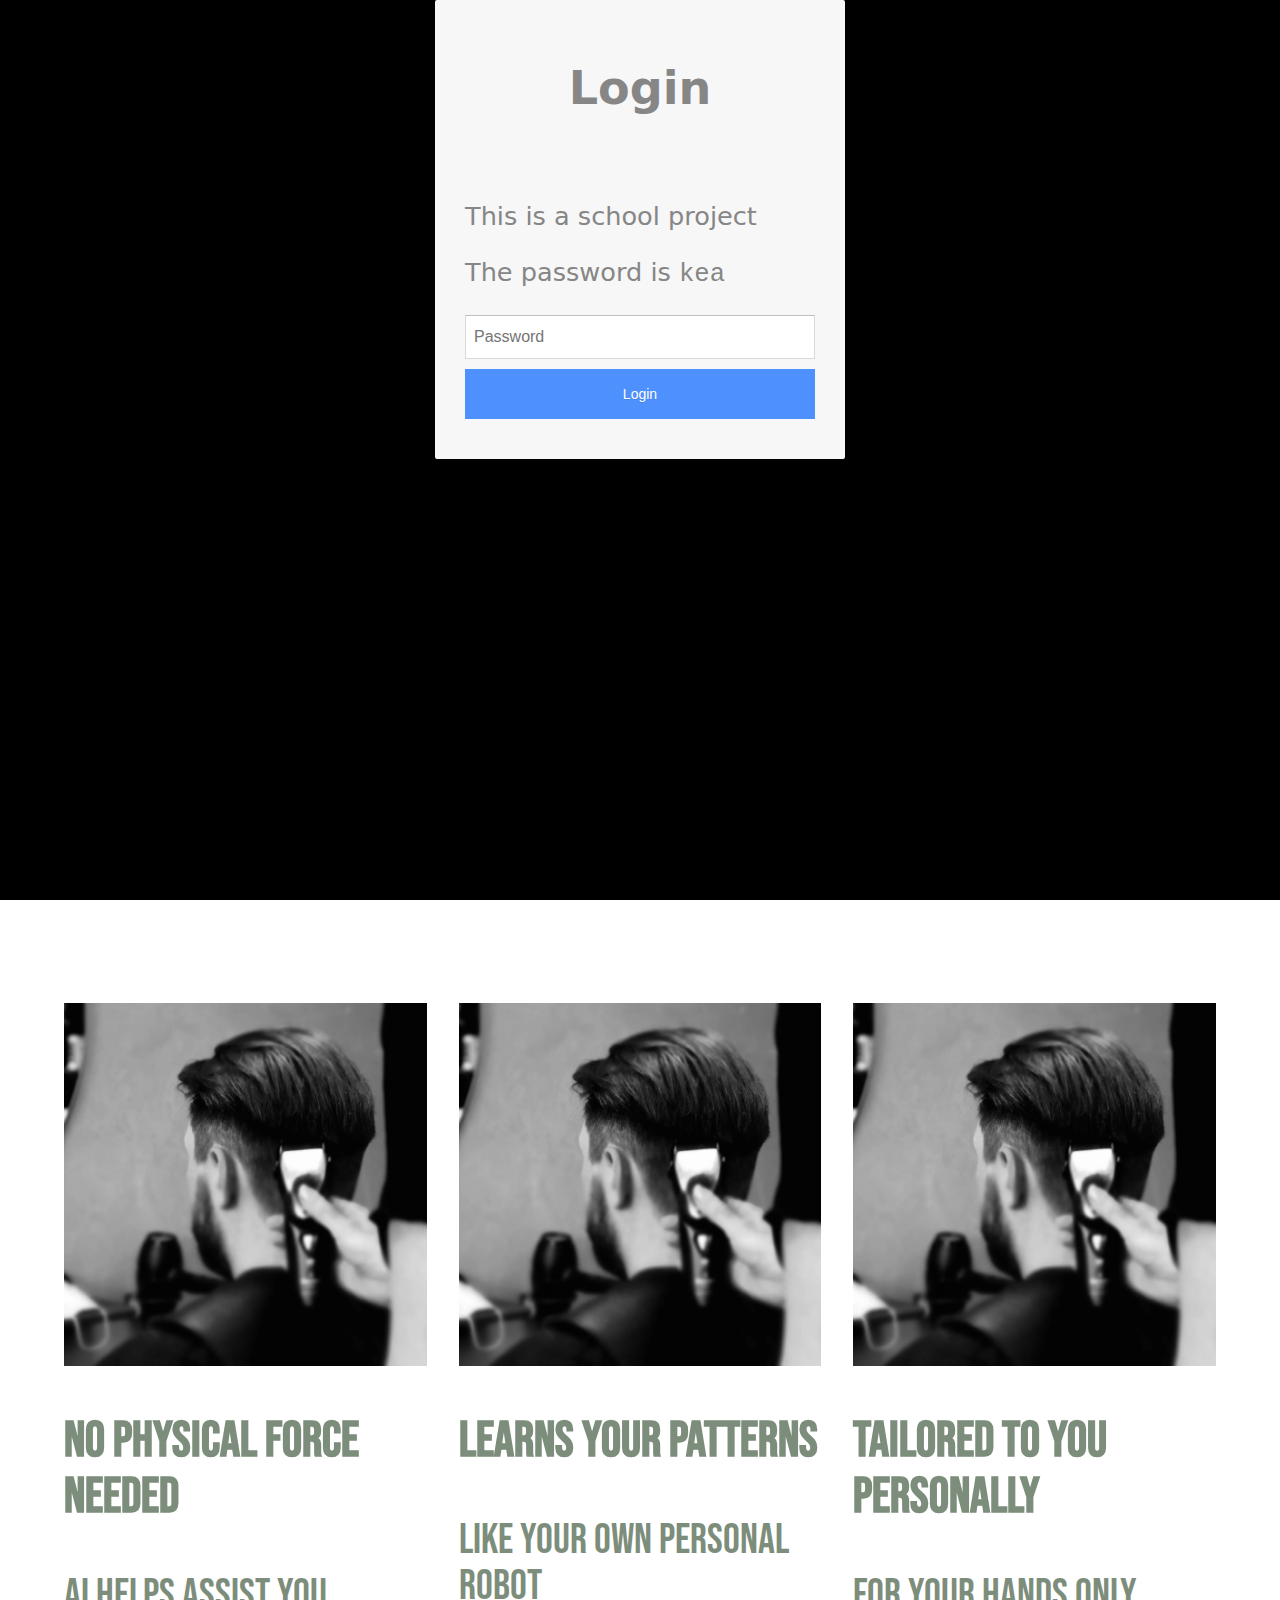
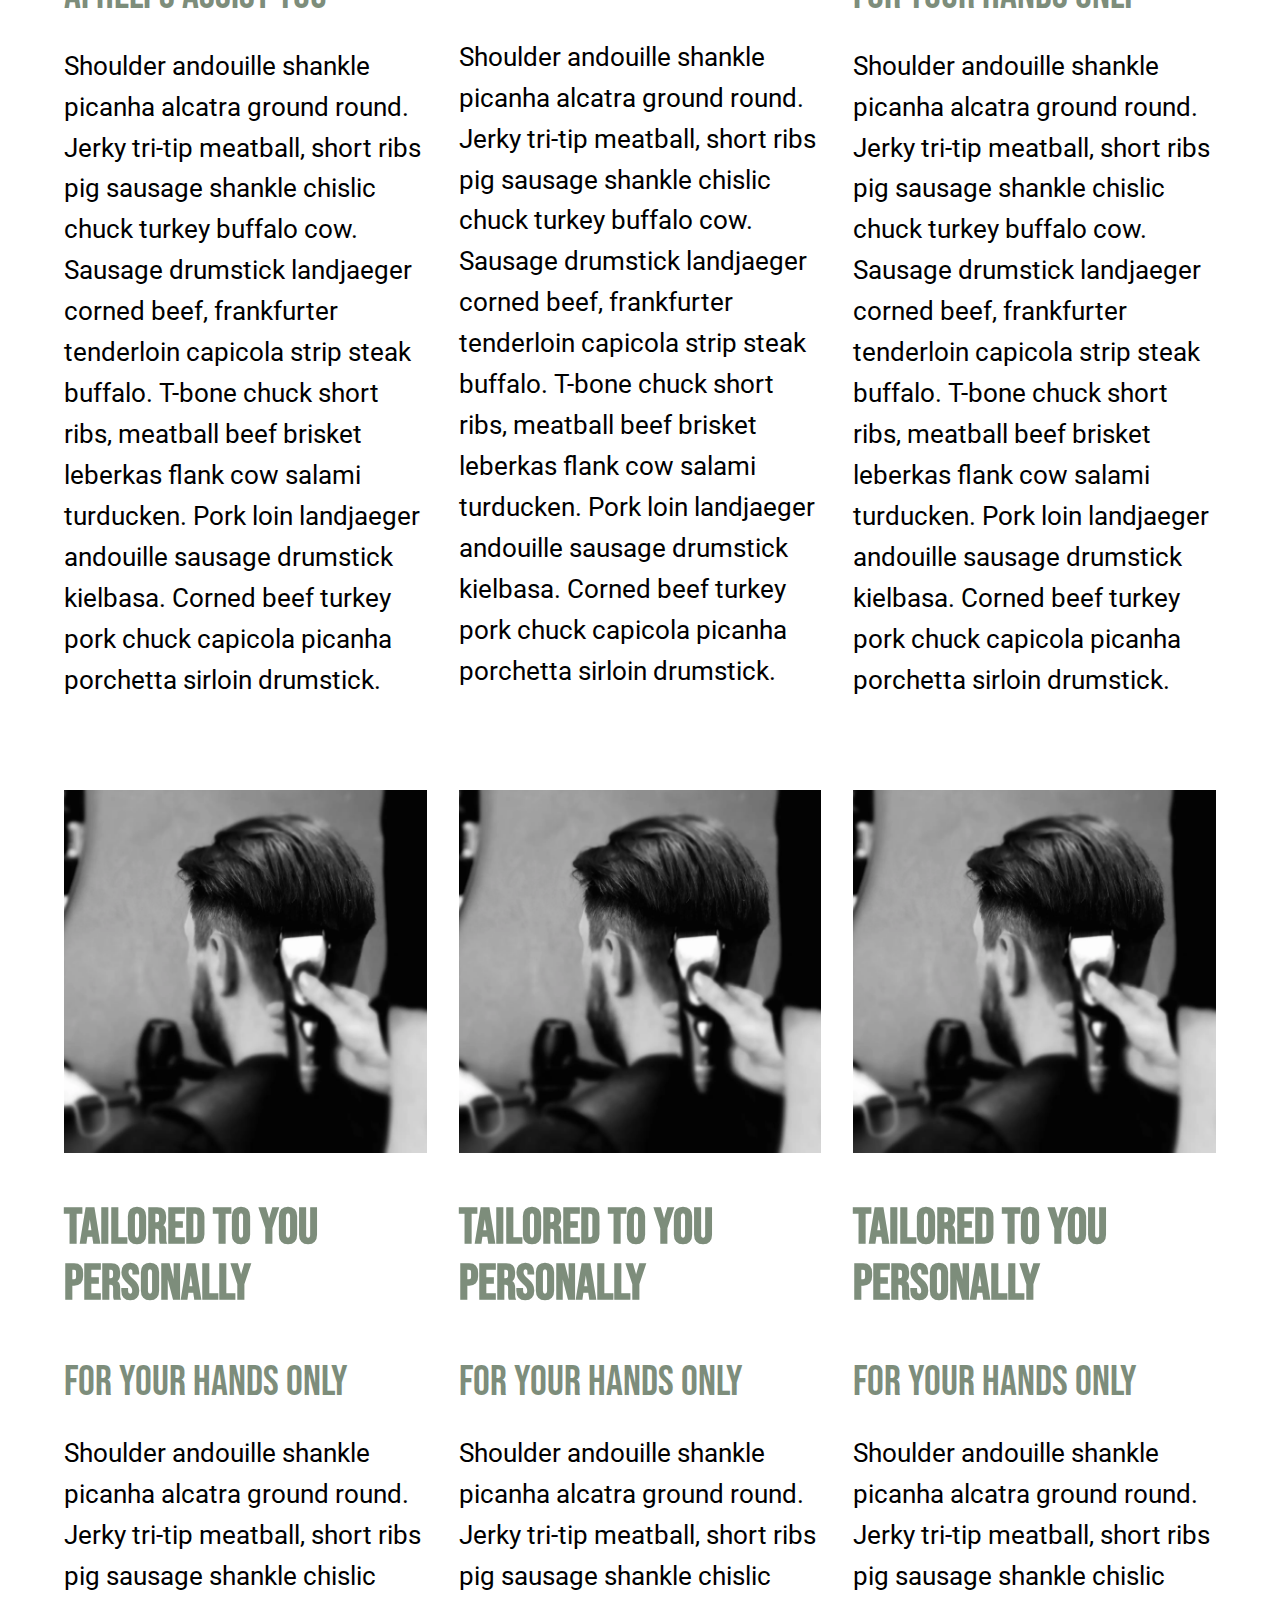
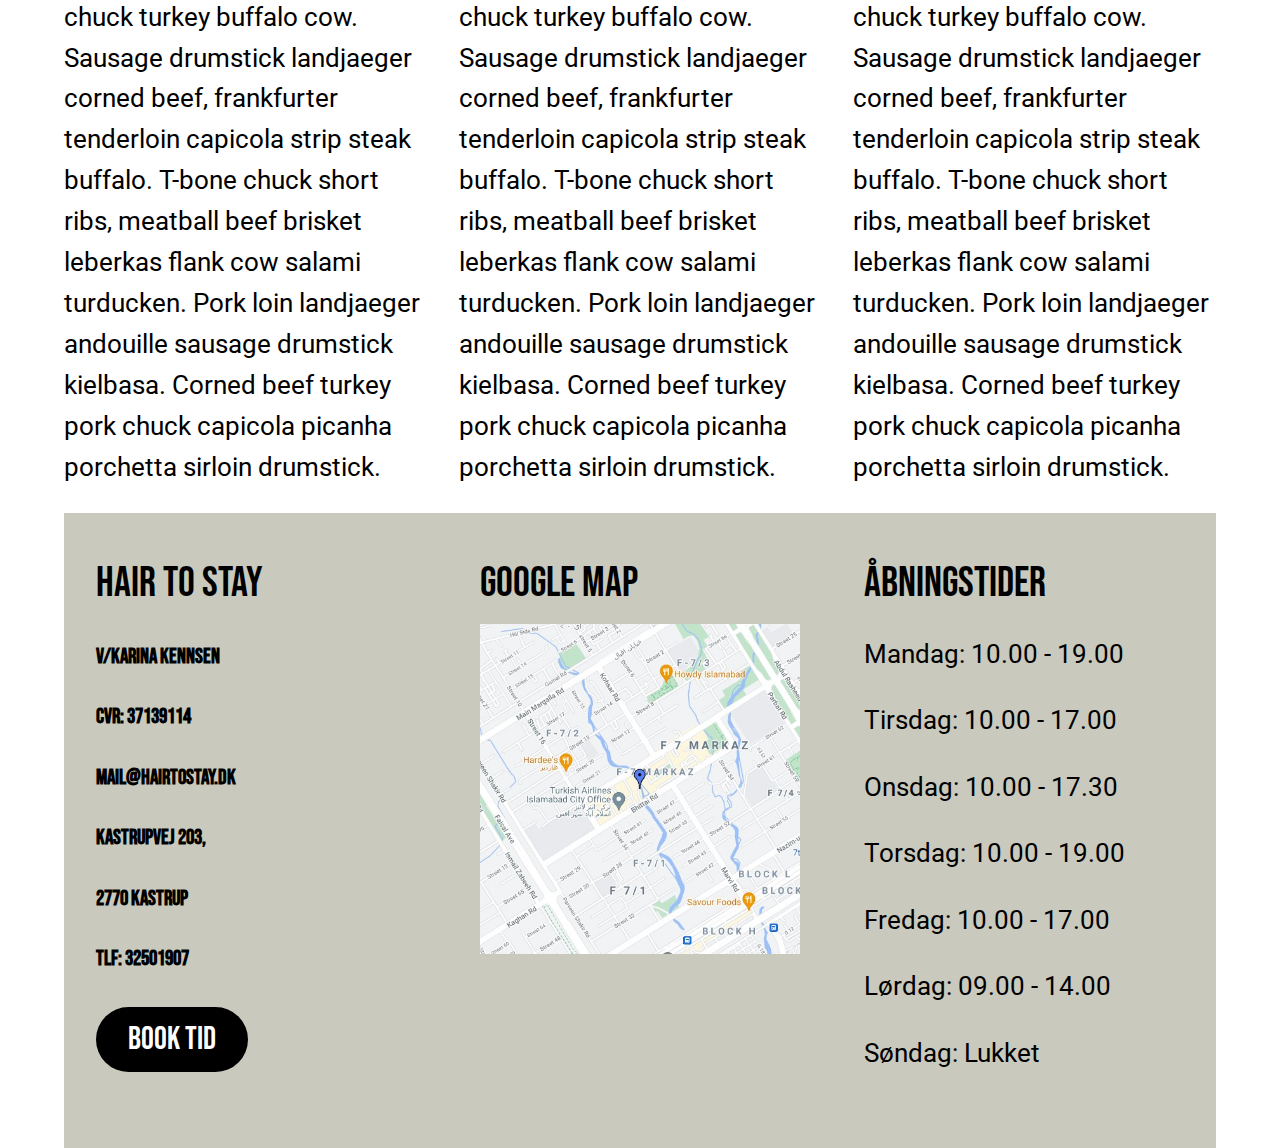
==== commit 7de4fbb4: "Igang med footer'" ====
--- a/behandlinger.html
+++ b/behandlinger.html
@@ -153,15 +153,26 @@
       </section>
     </main>
     <footer class="section_wrapper">
-      <div>
-        <div class="flex"
-        <h4>Copyright</h4>
+      <div class="pad_2rem">
+        <h4 class="black">Hair to stay</h4>
+        <h5>v/Karina Kennsen</h5>
+        <h5>Cvr: 37139114</h5>
+        <h5>mail@hairtostay.dk</h5>
+        <h5>Kastrupvej 203,</h5>
+        <h5>2770 Kastrup</h5>
+        <h5>Tlf: 32501907</h5>
+        <button type="button">Book tid</button>
       </div>
-      <div>
-        <h4>Google map</h4>
+      <div class="pad_2rem">
+        <h4 class="black">Google map</h4>
+        <img
+          src="/styles/google_map_example.jpg"
+          alt=""
+          class="pad_2rem, google_map"
+        />
       </div>
-      <div>
-        <h4>Åbningstider</h4>
+      <div class="pad_2rem">
+        <h4 class="black">Åbningstider</h4>
         <p>Mandag: 10.00 - 19.00</p>
         <p>Tirsdag: 10.00 - 17.00</p>
         <p>Onsdag: 10.00 - 17.30</p>
--- a/styles/mutual_styles.css
+++ b/styles/mutual_styles.css
@@ -79,12 +79,7 @@
   /* padding: 0.1rem 0.1rem; */
   box-shadow: 0 4px 8px 0 rgba(0, 0, 0, 0.3);
   background-color: rgba(255, 255, 255, 0.575);
-}
-
-@media only screen and (max-width: 600px) {
-  header {
-    height: 0;
-  }
+  z-index: 100;
 }
 
 header .logo {
@@ -108,21 +103,6 @@
   }
 }
 
-@media (max-width: 600px) {
-  header {
-    height: 0;
-  }
-  header .logo {
-    width: 25%;
-  }
-  button {
-    margin-bottom: 1rem;
-  }
-  #menu {
-    background-color: #fff;
-  }
-}
-
 nav ul li a {
   color: #000;
   font-weight: normal;
@@ -141,6 +121,9 @@
 footer {
   display: grid;
   grid-template-columns: repeat(3, 1fr);
+  padding-bottom: 1rem;
+  background-color: #c9c9bd;
+  color: #000;
 }
 
 /* Span columns */
@@ -163,3 +146,40 @@
 .col_2-3 {
   grid-column: 2 / 3;
 }
+
+.flex {
+  display: flex;
+}
+
+@media (max-width: 600px) {
+  header {
+    height: 0;
+  }
+  header .logo {
+    width: 25%;
+  }
+  button {
+    margin-bottom: 1rem;
+  }
+  #menu {
+    background-color: #fff;
+  }
+  footer {
+    grid-template-columns: 1fr;
+    text-align: center;
+  }
+  header {
+    height: 0;
+  }
+  .google_map {
+    padding: 0;
+  }
+}
+
+.black {
+  color: #000;
+}
+
+.pad_2rem {
+  padding: 2rem;
+}
--- a/styles/behandlinger.css
+++ b/styles/behandlinger.css
@@ -126,11 +126,6 @@
   }
 }
 
-footer {
-  display: grid;
-  grid-template-columns: repeat(3, 1fr);
-}
-
 /* Span columns */
 .col_1-2 {
   grid-column: 1 / 2;
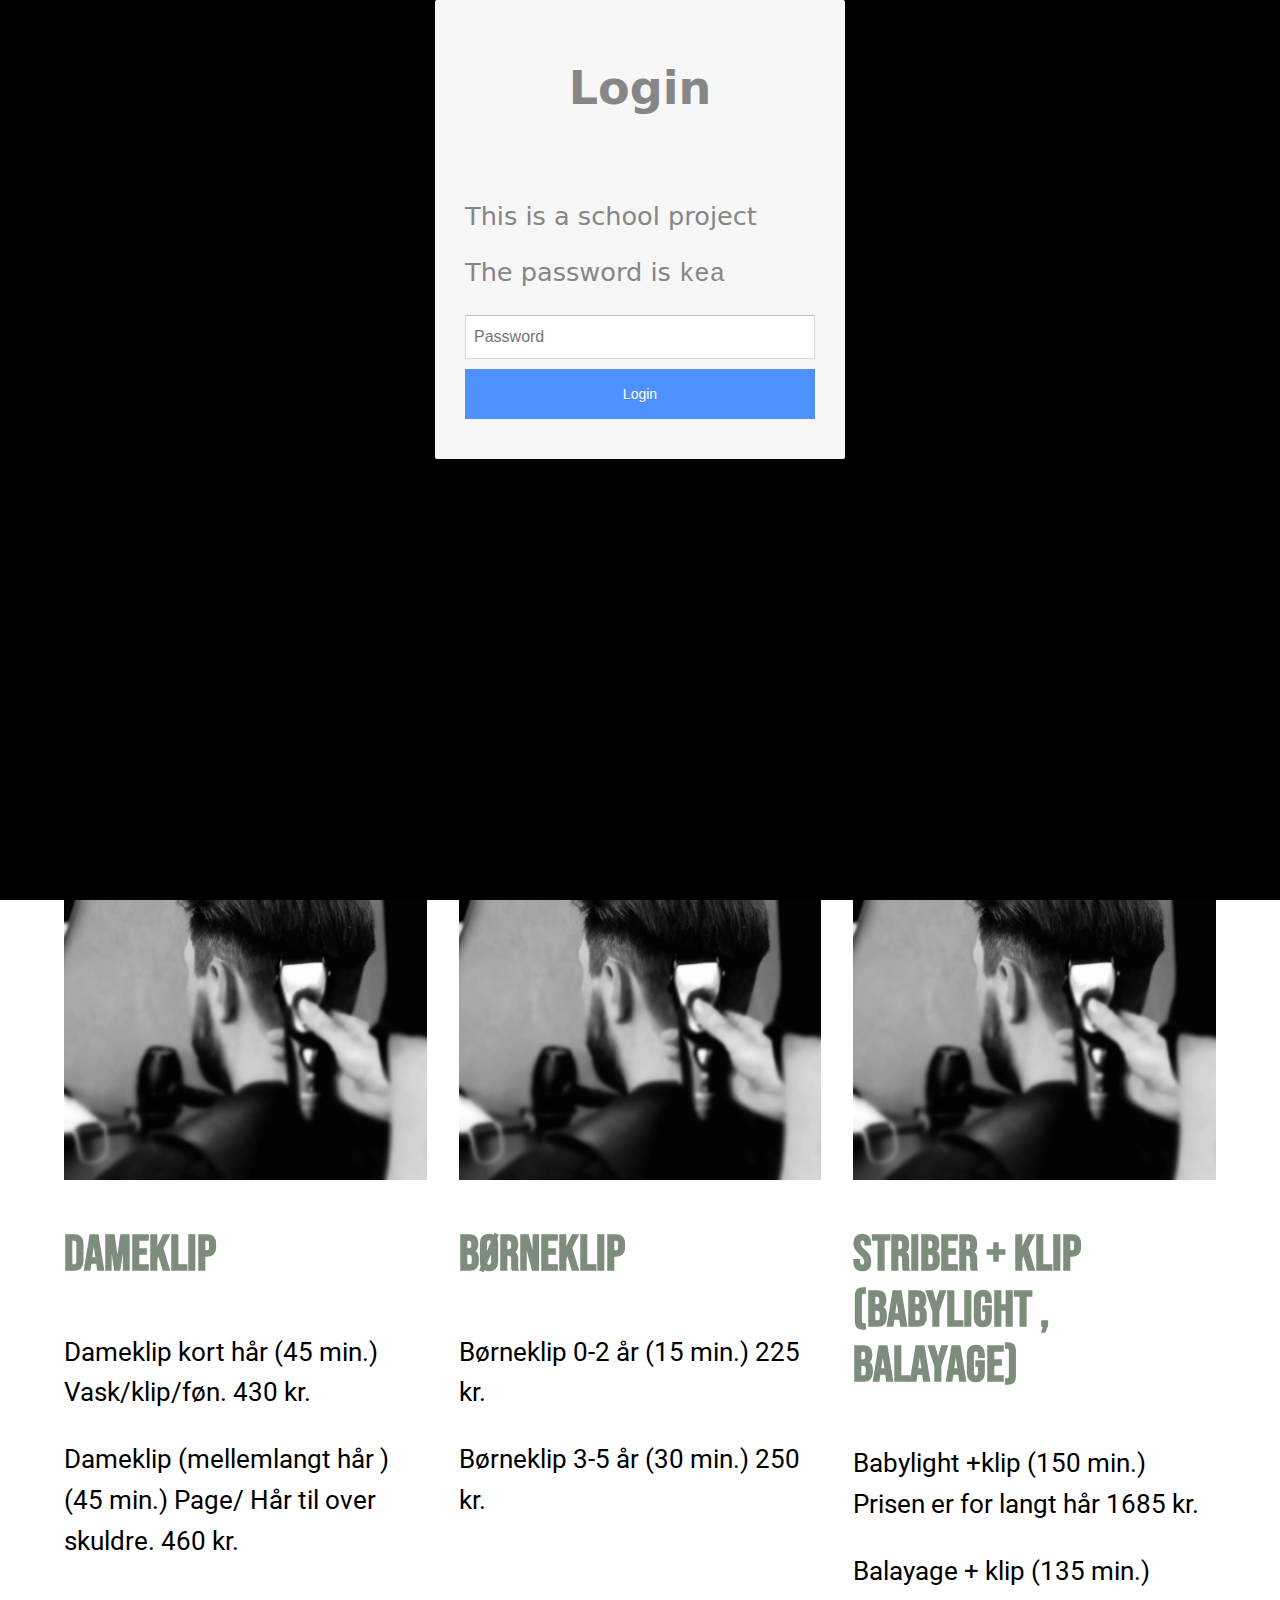
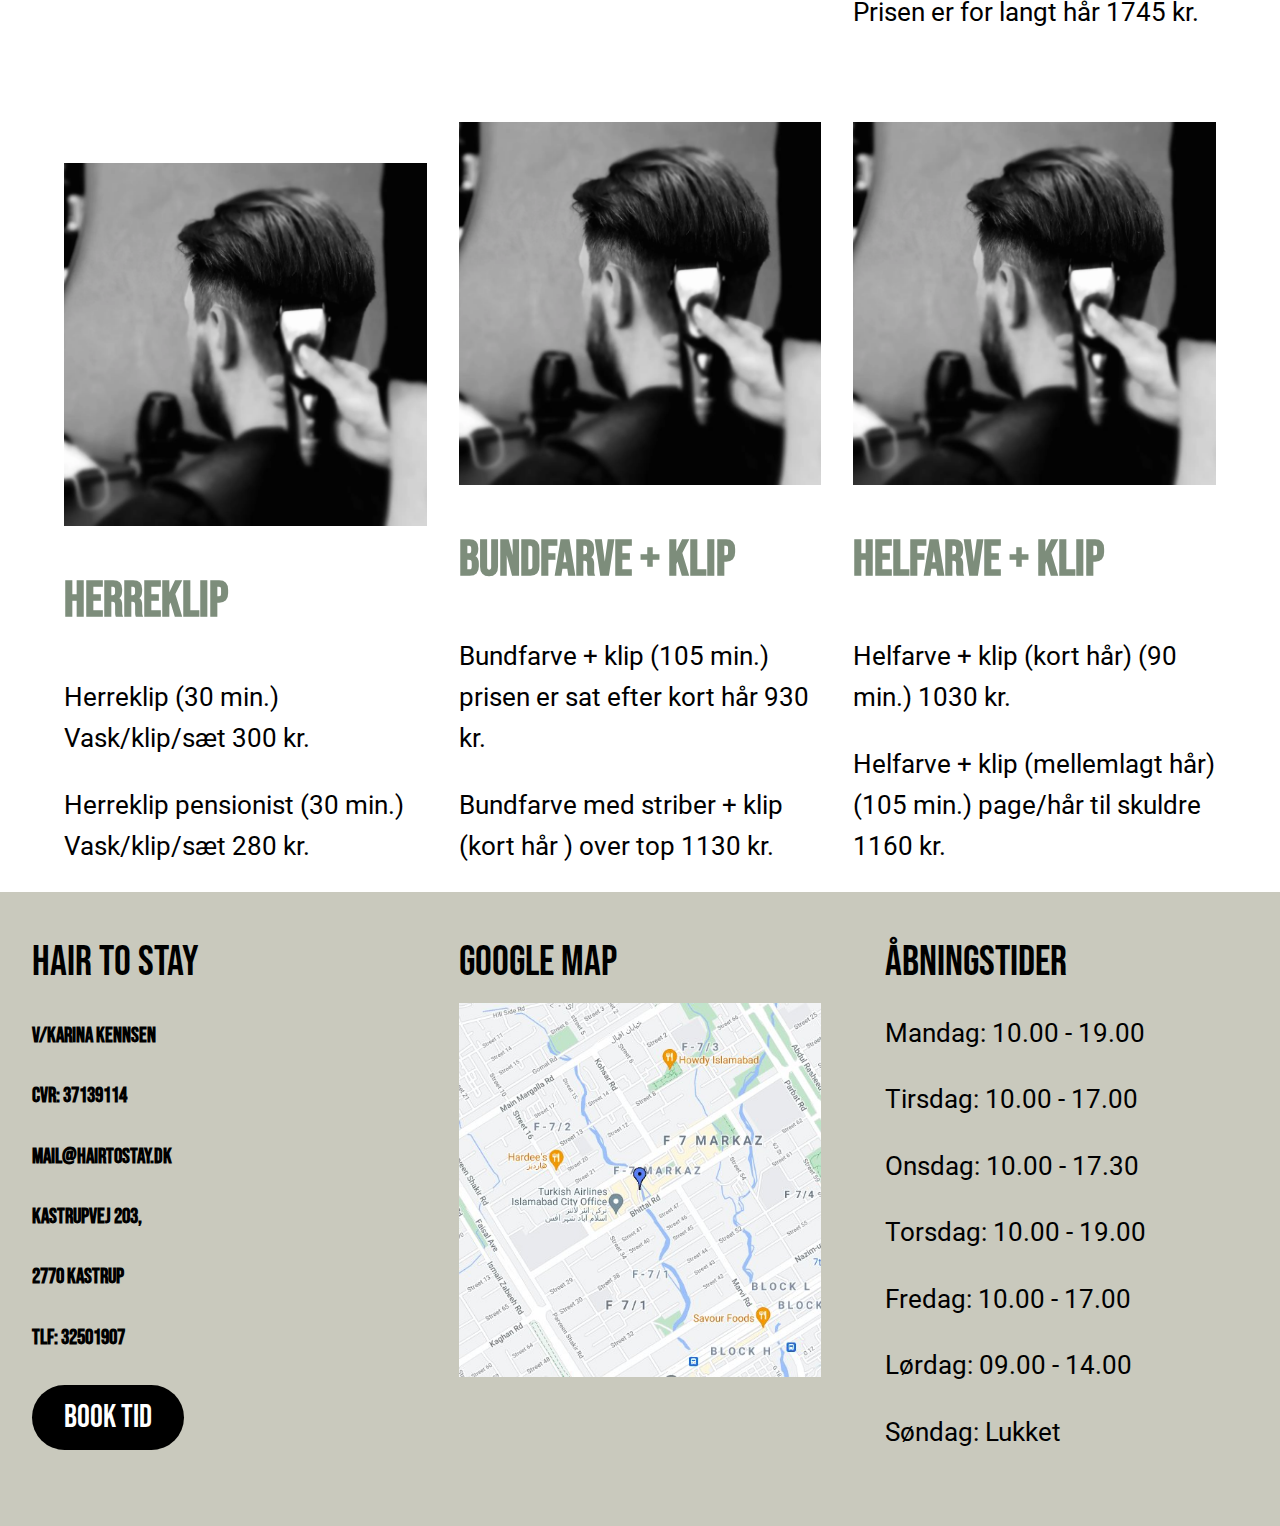
==== commit 4adeb7d3: "lavede lidt ting på min side" ====
--- a/behandlinger.html
+++ b/behandlinger.html
@@ -50,102 +50,54 @@
       </section>
       <section id="fifth_section">
         <div class="section_wrapper">
-          <div class="col_1-3">
-            <h2>Fully controllable devices</h2>
-          </div>
+          <div class="col_1-3"></div>
           <div class="col col_1-2">
             <div class="top">
               <img src="./styles/behandlingerpic.webp" alt="" />
-              <h3>No physical force needed</h3>
-              <h4>AI helps assist you</h4>
+              <h3>Dameklip</h3>
+              <p>Dameklip kort hår (45 min.) Vask/klip/føn. 430 kr.</p>
               <p>
-                Shoulder andouille shankle picanha alcatra ground round. Jerky
-                tri-tip meatball, short ribs pig sausage shankle chislic chuck
-                turkey buffalo cow. Sausage drumstick landjaeger corned beef,
-                frankfurter tenderloin capicola strip steak buffalo. T-bone
-                chuck short ribs, meatball beef brisket leberkas flank cow
-                salami turducken. Pork loin landjaeger andouille sausage
-                drumstick kielbasa. Corned beef turkey pork chuck capicola
-                picanha porchetta sirloin drumstick.
+                Dameklip (mellemlangt hår ) (45 min.) Page/ Hår til over
+                skuldre. 460 kr.
               </p>
             </div>
             <div class="bottom">
               <img src="./styles/behandlingerpic.webp" alt="" />
-              <h3>Tailored to you personally</h3>
-              <h4>For your hands only</h4>
-              <p>
-                Shoulder andouille shankle picanha alcatra ground round. Jerky
-                tri-tip meatball, short ribs pig sausage shankle chislic chuck
-                turkey buffalo cow. Sausage drumstick landjaeger corned beef,
-                frankfurter tenderloin capicola strip steak buffalo. T-bone
-                chuck short ribs, meatball beef brisket leberkas flank cow
-                salami turducken. Pork loin landjaeger andouille sausage
-                drumstick kielbasa. Corned beef turkey pork chuck capicola
-                picanha porchetta sirloin drumstick.
-              </p>
+              <h3>Herreklip</h3>
+              <p>Herreklip (30 min.) Vask/klip/sæt 300 kr.</p>
+              <p>Herreklip pensionist (30 min.) Vask/klip/sæt 280 kr.</p>
             </div>
           </div>
           <div class="col">
             <div class="top">
               <img src="./styles/behandlingerpic.webp" alt="" />
-              <h3>Learns your patterns</h3>
-              <h4>Like your own personal robot</h4>
-              <p>
-                Shoulder andouille shankle picanha alcatra ground round. Jerky
-                tri-tip meatball, short ribs pig sausage shankle chislic chuck
-                turkey buffalo cow. Sausage drumstick landjaeger corned beef,
-                frankfurter tenderloin capicola strip steak buffalo. T-bone
-                chuck short ribs, meatball beef brisket leberkas flank cow
-                salami turducken. Pork loin landjaeger andouille sausage
-                drumstick kielbasa. Corned beef turkey pork chuck capicola
-                picanha porchetta sirloin drumstick.
-              </p>
+              <h3>Børneklip</h3>
+              <p>Børneklip 0-2 år (15 min.) 225 kr.</p>
+              <p>Børneklip 3-5 år (30 min.) 250 kr.</p>
             </div>
             <div class="bottom">
               <img src="./styles/behandlingerpic.webp" alt="" />
-              <h3>Tailored to you personally</h3>
-              <h4>For your hands only</h4>
+              <h3>Bundfarve + klip</h3>
               <p>
-                Shoulder andouille shankle picanha alcatra ground round. Jerky
-                tri-tip meatball, short ribs pig sausage shankle chislic chuck
-                turkey buffalo cow. Sausage drumstick landjaeger corned beef,
-                frankfurter tenderloin capicola strip steak buffalo. T-bone
-                chuck short ribs, meatball beef brisket leberkas flank cow
-                salami turducken. Pork loin landjaeger andouille sausage
-                drumstick kielbasa. Corned beef turkey pork chuck capicola
-                picanha porchetta sirloin drumstick.
+                Bundfarve + klip (105 min.) prisen er sat efter kort hår 930 kr.
               </p>
+              <p>Bundfarve med striber + klip (kort hår ) over top 1130 kr.</p>
             </div>
           </div>
           <div class="col">
             <div class="top">
               <img src="./styles/behandlingerpic.webp" alt="" />
-              <h3>Tailored to you personally</h3>
-              <h4>For your hands only</h4>
-              <p>
-                Shoulder andouille shankle picanha alcatra ground round. Jerky
-                tri-tip meatball, short ribs pig sausage shankle chislic chuck
-                turkey buffalo cow. Sausage drumstick landjaeger corned beef,
-                frankfurter tenderloin capicola strip steak buffalo. T-bone
-                chuck short ribs, meatball beef brisket leberkas flank cow
-                salami turducken. Pork loin landjaeger andouille sausage
-                drumstick kielbasa. Corned beef turkey pork chuck capicola
-                picanha porchetta sirloin drumstick.
-              </p>
+              <h3>Striber + klip (babylight , balayage)</h3>
+              <p>Babylight +klip (150 min.) Prisen er for langt hår 1685 kr.</p>
+              <p>Balayage + klip (135 min.) Prisen er for langt hår 1745 kr.</p>
             </div>
             <div class="bottom">
               <img src="./styles/behandlingerpic.webp" alt="" />
-              <h3>Tailored to you personally</h3>
-              <h4>For your hands only</h4>
+              <h3>Helfarve + klip</h3>
+              <p>Helfarve + klip (kort hår) (90 min.) 1030 kr.</p>
               <p>
-                Shoulder andouille shankle picanha alcatra ground round. Jerky
-                tri-tip meatball, short ribs pig sausage shankle chislic chuck
-                turkey buffalo cow. Sausage drumstick landjaeger corned beef,
-                frankfurter tenderloin capicola strip steak buffalo. T-bone
-                chuck short ribs, meatball beef brisket leberkas flank cow
-                salami turducken. Pork loin landjaeger andouille sausage
-                drumstick kielbasa. Corned beef turkey pork chuck capicola
-                picanha porchetta sirloin drumstick.
+                Helfarve + klip (mellemlagt hår) (105 min.) page/hår til skuldre
+                1160 kr.
               </p>
             </div>
           </div>
--- a/styles/mutual_styles.css
+++ b/styles/mutual_styles.css
@@ -176,6 +176,10 @@
   }
 }
 
+footer {
+  width: 100% !important;
+}
+
 .black {
   color: #000;
 }
